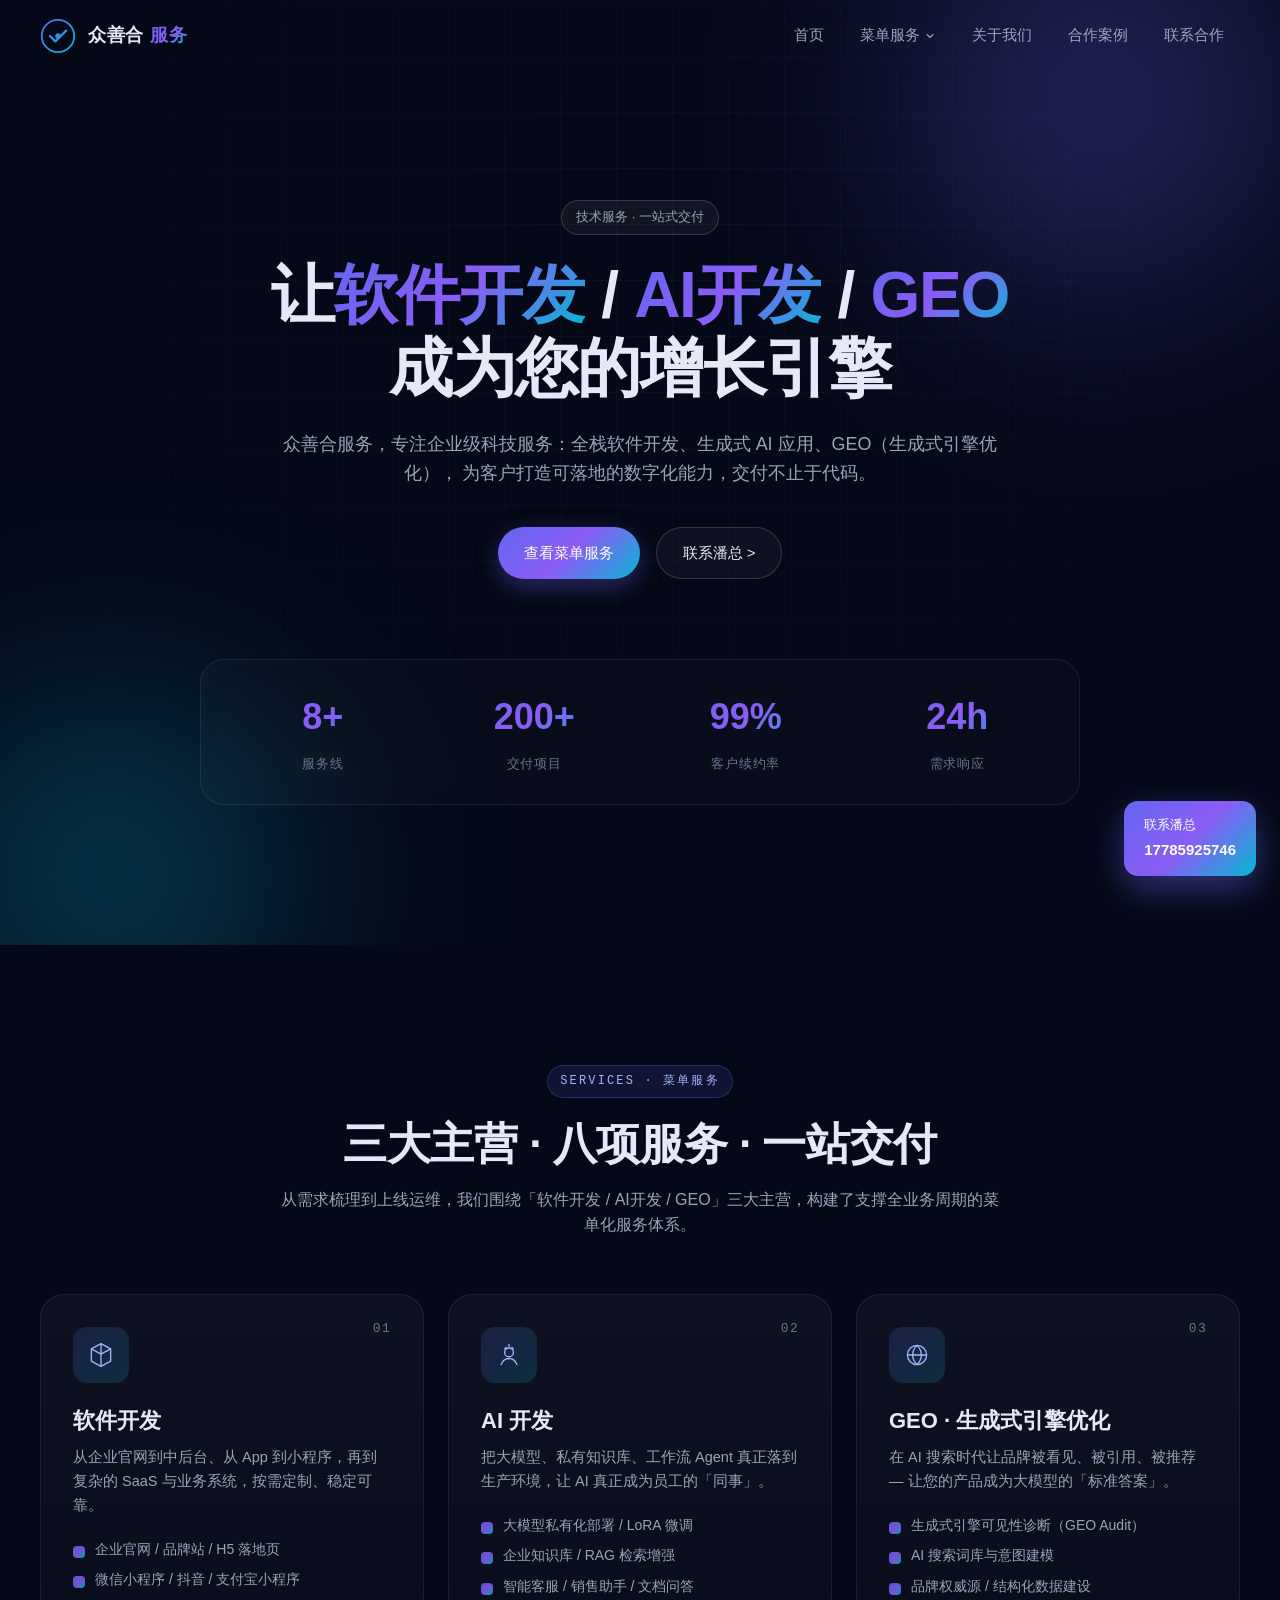
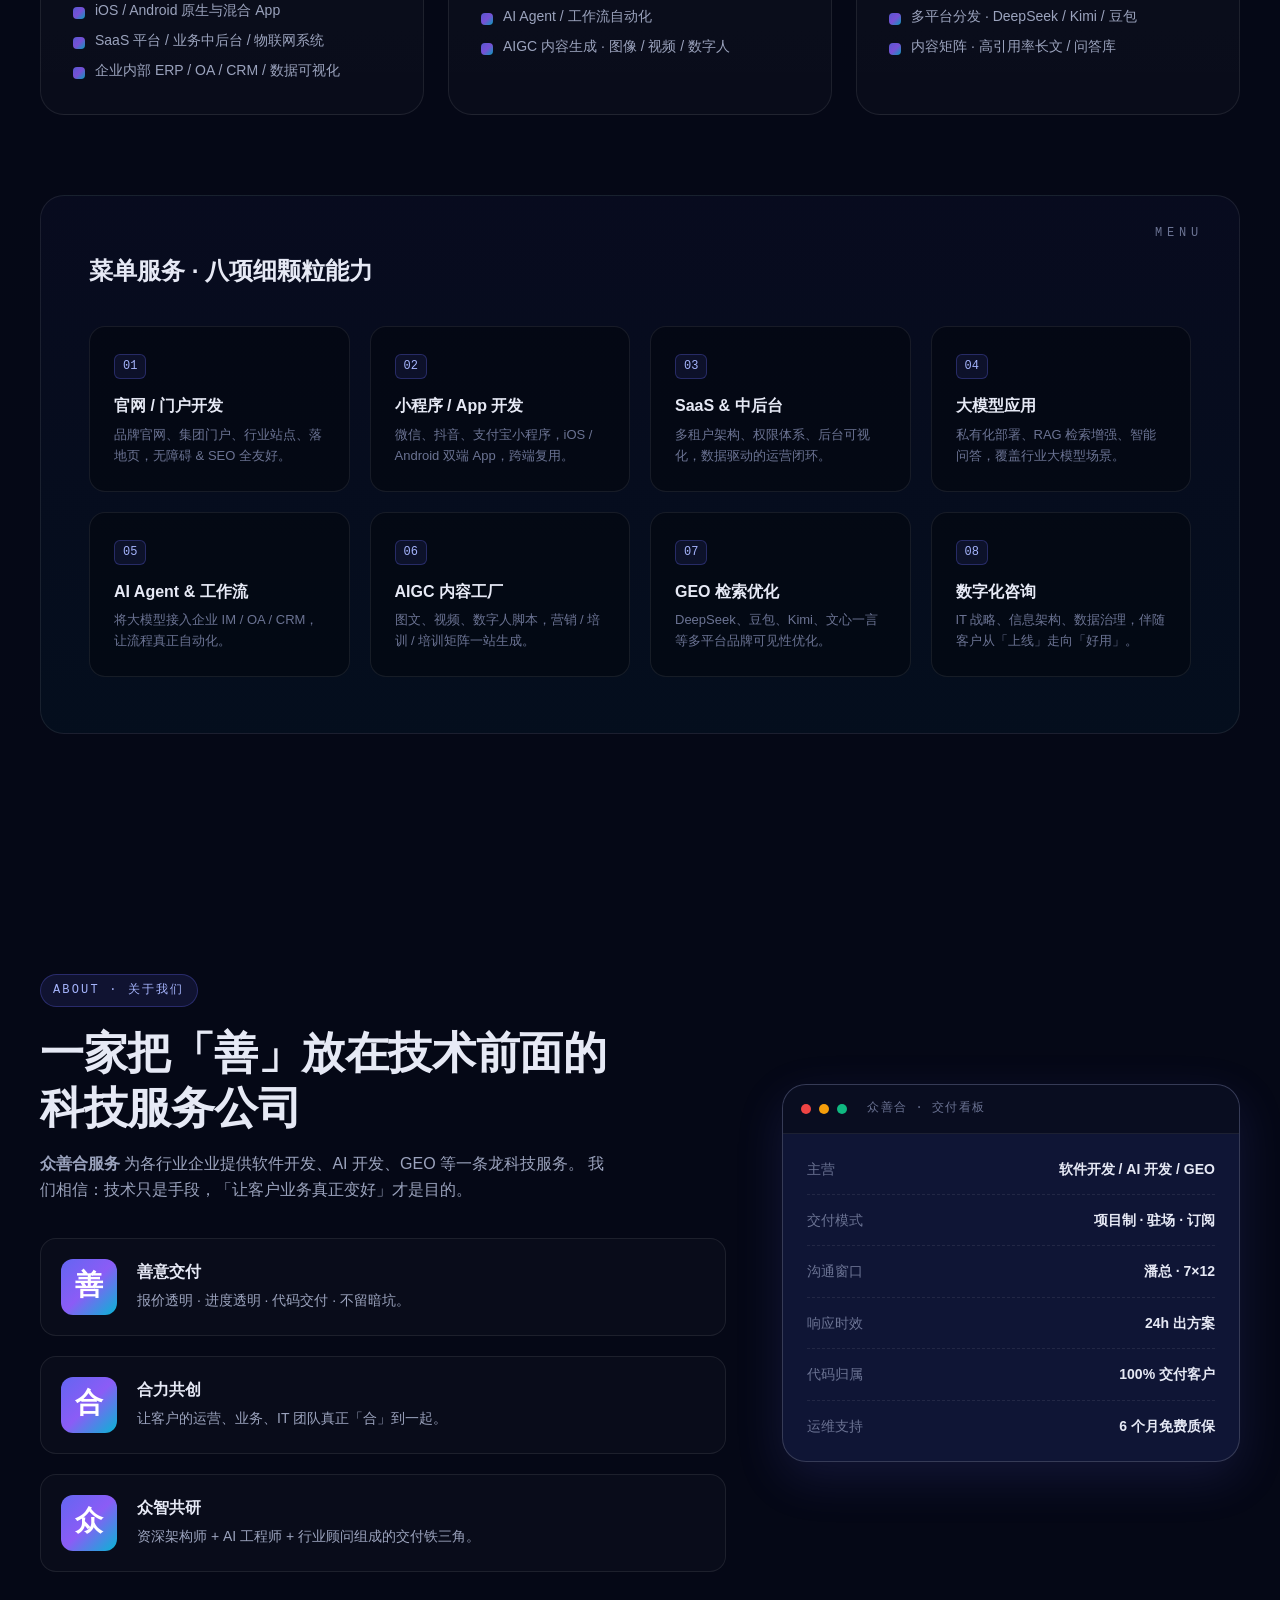
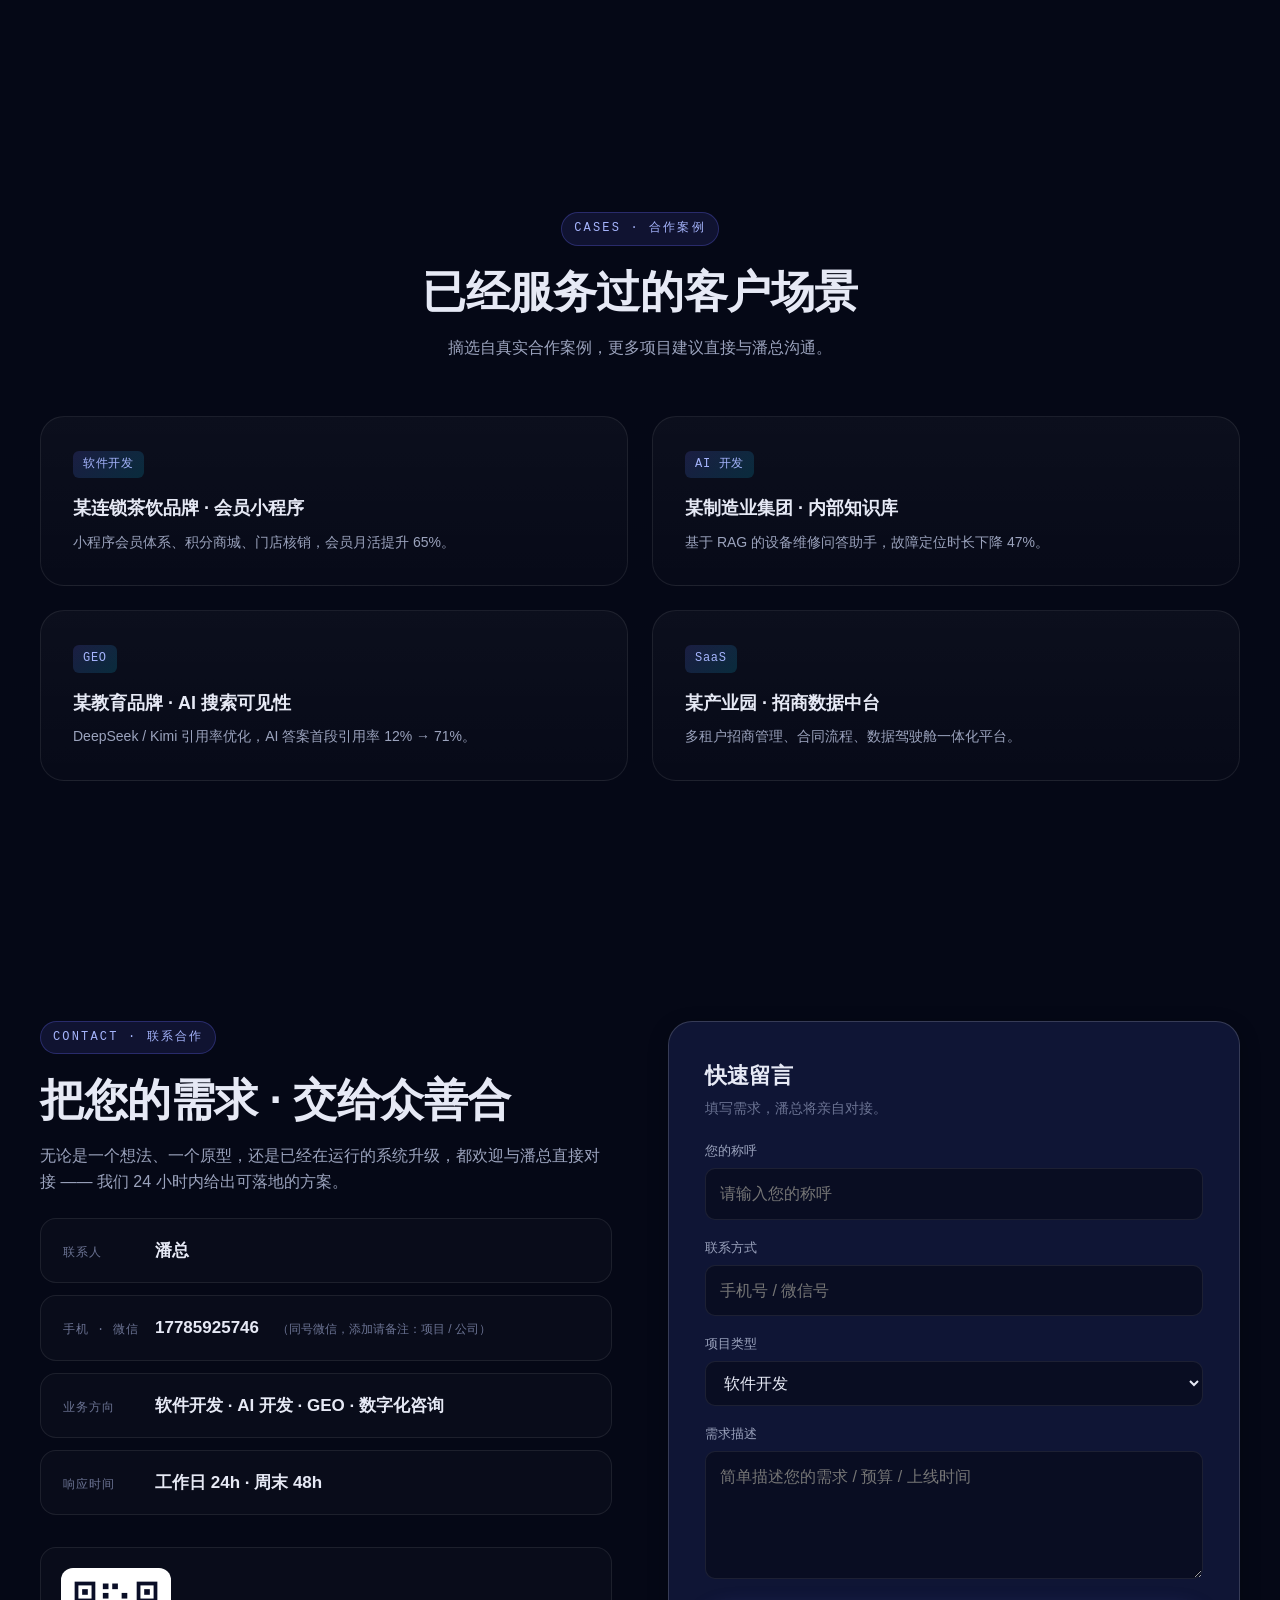
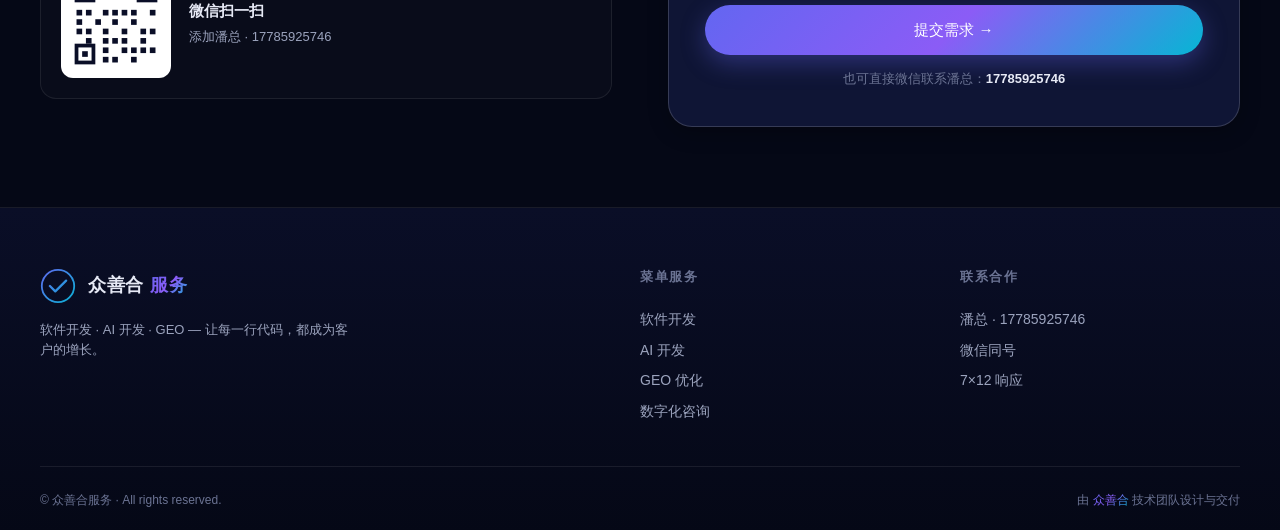
==== index.html @ 46255b7f "Initial commit: 众善合服务官网" ====
<!DOCTYPE html>
<html lang="zh-CN">
<head>
  <meta charset="UTF-8" />
  <meta name="viewport" content="width=device-width, initial-scale=1.0" />
  <meta name="description" content="众善合服务 — 提供软件开发、AI开发、GEO生成式引擎优化等一站式科技服务" />
  <title>众善合服务 · 科技服务一站式解决方案 | 软件开发 · AI开发 · GEO</title>
  <link rel="preconnect" href="https://fonts.googleapis.com" />
  <link rel="stylesheet" href="css/style.css" />
</head>
<body>
  <!-- ============ 顶栏导航 ============ -->
  <header class="nav" id="nav">
    <div class="container nav__inner">
      <a href="#home" class="brand">
        <span class="brand__mark">
          <svg viewBox="0 0 40 40" fill="none" xmlns="http://www.w3.org/2000/svg" aria-hidden="true">
            <defs>
              <linearGradient id="brandGrad" x1="0" y1="0" x2="40" y2="40" gradientUnits="userSpaceOnUse">
                <stop stop-color="#6366F1"/>
                <stop offset="1" stop-color="#06B6D4"/>
              </linearGradient>
            </defs>
            <circle cx="20" cy="20" r="18" stroke="url(#brandGrad)" stroke-width="2"/>
            <path d="M11 20l6 6 12-12" stroke="url(#brandGrad)" stroke-width="2.5" stroke-linecap="round" stroke-linejoin="round" fill="none"/>
            <circle cx="20" cy="20" r="3" fill="url(#brandGrad)"/>
          </svg>
        </span>
        <span class="brand__text">
          <strong>众善合</strong>
          <em>服务</em>
        </span>
      </a>

      <nav class="nav__menu" aria-label="主菜单">
        <a href="#home">首页</a>

        <div class="nav__dropdown" id="navDropdown">
          <a href="#services" class="nav__dropdown-toggle" aria-haspopup="true" aria-expanded="false">
            菜单服务
            <svg viewBox="0 0 16 16" fill="none" aria-hidden="true"><path d="M4 6l4 4 4-4" stroke="currentColor" stroke-width="1.5" stroke-linecap="round" stroke-linejoin="round"/></svg>
          </a>
          <div class="nav__dropdown-menu">
            <a href="#svc-01"><span class="nav__ddNum">01</span>官网 / 门户开发</a>
            <a href="#svc-02"><span class="nav__ddNum">02</span>小程序 / App 开发</a>
            <a href="#svc-03"><span class="nav__ddNum">03</span>SaaS &amp; 中后台</a>
            <a href="#svc-04"><span class="nav__ddNum">04</span>大模型应用</a>
            <a href="#svc-05"><span class="nav__ddNum">05</span>AI Agent &amp; 工作流</a>
            <a href="#svc-06"><span class="nav__ddNum">06</span>AIGC 内容工厂</a>
            <a href="#svc-07"><span class="nav__ddNum">07</span>GEO 检索优化</a>
            <a href="#svc-08"><span class="nav__ddNum">08</span>数字化咨询</a>
          </div>
        </div>

        <a href="#about">关于我们</a>
        <a href="#cases">合作案例</a>
        <a href="#contact">联系合作</a>
      </nav>

      <button class="nav__toggle" aria-label="菜单" aria-expanded="false" id="navToggle">
        <span></span><span></span><span></span>
      </button>
    </div>
  </header>

  <!-- ============ Hero ============ -->
  <section class="hero" id="home">
    <div class="hero__bg" aria-hidden="true">
      <div class="orb orb--a"></div>
      <div class="orb orb--b"></div>
      <div class="grid"></div>
    </div>

    <div class="container hero__inner">
      <span class="chip">技术服务 · 一站式交付</span>
      <h1 class="hero__title">
        让<span class="grad">软件开发</span> / <span class="grad">AI开发</span> / <span class="grad">GEO</span><br />
        成为您的增长引擎
      </h1>
      <p class="hero__sub">
        众善合服务，专注企业级科技服务：全栈软件开发、生成式 AI 应用、GEO（生成式引擎优化），
        为客户打造可落地的数字化能力，交付不止于代码。
      </p>
      <div class="hero__cta">
        <a href="#services" class="btn btn--primary">查看菜单服务</a>
        <a href="#contact" class="btn btn--ghost">联系潘总 &gt;</a>
      </div>

      <ul class="hero__stats">
        <li><strong>8+</strong><span>服务线</span></li>
        <li><strong>200+</strong><span>交付项目</span></li>
        <li><strong>99%</strong><span>客户续约率</span></li>
        <li><strong>24h</strong><span>需求响应</span></li>
      </ul>
    </div>
  </section>

  <!-- ============ 菜单服务 ============ -->
  <section class="section services" id="services">
    <div class="container">
      <header class="section__head">
        <span class="section__kicker">SERVICES · 菜单服务</span>
        <h2 class="section__title">三大主营 · 八项服务 · 一站交付</h2>
        <p class="section__desc">
          从需求梳理到上线运维，我们围绕「软件开发 / AI开发 / GEO」三大主营，构建了支撑全业务周期的菜单化服务体系。
        </p>
      </header>

      <div class="services__grid">
        <!-- 软件开发 -->
        <article class="card card--featured">
          <div class="card__index">01</div>
          <div class="card__icon">
            <svg viewBox="0 0 32 32" fill="none"><path d="M16 3l11 6v14l-11 6L5 23V9l11-6z" stroke="currentColor" stroke-width="1.5" stroke-linejoin="round"/><path d="M16 3v12M16 15l11-6M16 15l-11-6M16 15v14" stroke="currentColor" stroke-width="1.5" stroke-linejoin="round"/></svg>
          </div>
          <h3>软件开发</h3>
          <p>从企业官网到中后台、从 App 到小程序，再到复杂的 SaaS 与业务系统，按需定制、稳定可靠。</p>
          <ul class="card__list">
            <li>企业官网 / 品牌站 / H5 落地页</li>
            <li>微信小程序 / 抖音 / 支付宝小程序</li>
            <li>iOS / Android 原生与混合 App</li>
            <li>SaaS 平台 / 业务中后台 / 物联网系统</li>
            <li>企业内部 ERP / OA / CRM / 数据可视化</li>
          </ul>
        </article>

        <!-- AI开发 -->
        <article class="card card--featured">
          <div class="card__index">02</div>
          <div class="card__icon">
            <svg viewBox="0 0 32 32" fill="none"><circle cx="16" cy="13" r="5" stroke="currentColor" stroke-width="1.5"/><path d="M7 27c1.5-4.5 5-7 9-7s7.5 2.5 9 7" stroke="currentColor" stroke-width="1.5" stroke-linecap="round"/><path d="M21 9l-1.5-1.5M11 9l1.5-1.5M16 6V4" stroke="currentColor" stroke-width="1.5" stroke-linecap="round"/></svg>
          </div>
          <h3>AI 开发</h3>
          <p>把大模型、私有知识库、工作流 Agent 真正落到生产环境，让 AI 真正成为员工的「同事」。</p>
          <ul class="card__list">
            <li>大模型私有化部署 / LoRA 微调</li>
            <li>企业知识库 / RAG 检索增强</li>
            <li>智能客服 / 销售助手 / 文档问答</li>
            <li>AI Agent / 工作流自动化</li>
            <li>AIGC 内容生成 · 图像 / 视频 / 数字人</li>
          </ul>
        </article>

        <!-- GEO -->
        <article class="card card--featured">
          <div class="card__index">03</div>
          <div class="card__icon">
            <svg viewBox="0 0 32 32" fill="none"><circle cx="16" cy="16" r="11" stroke="currentColor" stroke-width="1.5"/><path d="M5 16h22M16 5c3 3 5 7 5 11s-2 8-5 11M16 5c-3 3-5 7-5 11s2 8 5 11" stroke="currentColor" stroke-width="1.5"/></svg>
          </div>
          <h3>GEO · 生成式引擎优化</h3>
          <p>在 AI 搜索时代让品牌被看见、被引用、被推荐 — 让您的产品成为大模型的「标准答案」。</p>
          <ul class="card__list">
            <li>生成式引擎可见性诊断（GEO Audit）</li>
            <li>AI 搜索词库与意图建模</li>
            <li>品牌权威源 / 结构化数据建设</li>
            <li>多平台分发 · DeepSeek / Kimi / 豆包</li>
            <li>内容矩阵 · 高引用率长文 / 问答库</li>
          </ul>
        </article>
      </div>

      <!-- 八项细颗粒服务 -->
      <div class="menulist">
        <h3 class="menulist__title">菜单服务 · 八项细颗粒能力</h3>
        <div class="menulist__grid">
          <div class="menulist__item" id="svc-01">
            <span class="menulist__num">01</span>
            <h4>官网 / 门户开发</h4>
            <p>品牌官网、集团门户、行业站点、落地页，无障碍 & SEO 全友好。</p>
          </div>
          <div class="menulist__item" id="svc-02">
            <span class="menulist__num">02</span>
            <h4>小程序 / App 开发</h4>
            <p>微信、抖音、支付宝小程序，iOS / Android 双端 App，跨端复用。</p>
          </div>
          <div class="menulist__item" id="svc-03">
            <span class="menulist__num">03</span>
            <h4>SaaS & 中后台</h4>
            <p>多租户架构、权限体系、后台可视化，数据驱动的运营闭环。</p>
          </div>
          <div class="menulist__item" id="svc-04">
            <span class="menulist__num">04</span>
            <h4>大模型应用</h4>
            <p>私有化部署、RAG 检索增强、智能问答，覆盖行业大模型场景。</p>
          </div>
          <div class="menulist__item" id="svc-05">
            <span class="menulist__num">05</span>
            <h4>AI Agent & 工作流</h4>
            <p>将大模型接入企业 IM / OA / CRM，让流程真正自动化。</p>
          </div>
          <div class="menulist__item" id="svc-06">
            <span class="menulist__num">06</span>
            <h4>AIGC 内容工厂</h4>
            <p>图文、视频、数字人脚本，营销 / 培训 / 培训矩阵一站生成。</p>
          </div>
          <div class="menulist__item" id="svc-07">
            <span class="menulist__num">07</span>
            <h4>GEO 检索优化</h4>
            <p>DeepSeek、豆包、Kimi、文心一言等多平台品牌可见性优化。</p>
          </div>
          <div class="menulist__item" id="svc-08">
            <span class="menulist__num">08</span>
            <h4>数字化咨询</h4>
            <p>IT 战略、信息架构、数据治理，伴随客户从「上线」走向「好用」。</p>
          </div>
        </div>
      </div>
    </div>
  </section>

  <!-- ============ 关于我们 ============ -->
  <section class="section about" id="about">
    <div class="container about__inner">
      <div class="about__copy">
        <span class="section__kicker">ABOUT · 关于我们</span>
        <h2 class="section__title">一家把「善」放在技术前面的<br />科技服务公司</h2>
        <p class="section__desc">
          <strong>众善合服务</strong> 为各行业企业提供软件开发、AI 开发、GEO 等一条龙科技服务。
          我们相信：技术只是手段，「让客户业务真正变好」才是目的。
        </p>
        <ul class="about__pillars">
          <li>
            <span class="pill">善</span>
            <div>
              <h4>善意交付</h4>
              <p>报价透明 · 进度透明 · 代码交付 · 不留暗坑。</p>
            </div>
          </li>
          <li>
            <span class="pill">合</span>
            <div>
              <h4>合力共创</h4>
              <p>让客户的运营、业务、IT 团队真正「合」到一起。</p>
            </div>
          </li>
          <li>
            <span class="pill">众</span>
            <div>
              <h4>众智共研</h4>
              <p>资深架构师 + AI 工程师 + 行业顾问组成的交付铁三角。</p>
            </div>
          </li>
        </ul>
      </div>

      <aside class="about__card">
        <div class="about__cardHead">
          <span class="dot"></span><span class="dot"></span><span class="dot"></span>
          <em>众善合 · 交付看板</em>
        </div>
        <div class="about__cardBody">
          <div class="kv"><span>主营</span><b>软件开发 / AI 开发 / GEO</b></div>
          <div class="kv"><span>交付模式</span><b>项目制 · 驻场 · 订阅</b></div>
          <div class="kv"><span>沟通窗口</span><b>潘总 · 7×12</b></div>
          <div class="kv"><span>响应时效</span><b>24h 出方案</b></div>
          <div class="kv"><span>代码归属</span><b>100% 交付客户</b></div>
          <div class="kv"><span>运维支持</span><b>6 个月免费质保</b></div>
        </div>
      </aside>
    </div>
  </section>

  <!-- ============ 合作案例 ============ -->
  <section class="section cases" id="cases">
    <div class="container">
      <header class="section__head">
        <span class="section__kicker">CASES · 合作案例</span>
        <h2 class="section__title">已经服务过的客户场景</h2>
        <p class="section__desc">摘选自真实合作案例，更多项目建议直接与潘总沟通。</p>
      </header>

      <div class="cases__grid">
        <article class="case">
          <span class="case__tag">软件开发</span>
          <h3>某连锁茶饮品牌 · 会员小程序</h3>
          <p>小程序会员体系、积分商城、门店核销，会员月活提升 65%。</p>
        </article>
        <article class="case">
          <span class="case__tag">AI 开发</span>
          <h3>某制造业集团 · 内部知识库</h3>
          <p>基于 RAG 的设备维修问答助手，故障定位时长下降 47%。</p>
        </article>
        <article class="case">
          <span class="case__tag">GEO</span>
          <h3>某教育品牌 · AI 搜索可见性</h3>
          <p>DeepSeek / Kimi 引用率优化，AI 答案首段引用率 12% → 71%。</p>
        </article>
        <article class="case">
          <span class="case__tag">SaaS</span>
          <h3>某产业园 · 招商数据中台</h3>
          <p>多租户招商管理、合同流程、数据驾驶舱一体化平台。</p>
        </article>
      </div>
    </div>
  </section>

  <!-- ============ 联系合作 ============ -->
  <section class="section contact" id="contact">
    <div class="container contact__inner">
      <div class="contact__copy">
        <span class="section__kicker">CONTACT · 联系合作</span>
        <h2 class="section__title">把您的需求 · 交给众善合</h2>
        <p class="section__desc">
          无论是一个想法、一个原型，还是已经在运行的系统升级，都欢迎与潘总直接对接 ——
          我们 24 小时内给出可落地的方案。
        </p>

        <ul class="contact__list">
          <li>
            <span class="contact__label">联系人</span>
            <strong>潘总</strong>
          </li>
          <li>
            <span class="contact__label">手机 · 微信</span>
            <a href="tel:17785925746"><strong>17785925746</strong></a>
            <span class="contact__hint">（同号微信，添加请备注：项目 / 公司）</span>
          </li>
          <li>
            <span class="contact__label">业务方向</span>
            <strong>软件开发 · AI 开发 · GEO · 数字化咨询</strong>
          </li>
          <li>
            <span class="contact__label">响应时间</span>
            <strong>工作日 24h · 周末 48h</strong>
          </li>
        </ul>

        <div class="qr">
          <div class="qr__box" aria-hidden="true">
            <!-- 极简SVG占位二维码，外围装饰 -->
            <svg viewBox="0 0 100 100" xmlns="http://www.w3.org/2000/svg">
              <rect width="100" height="100" fill="#fff"/>
              <g fill="#0A0E27">
                <rect x="6" y="6" width="22" height="22"/>
                <rect x="10" y="10" width="14" height="14" fill="#fff"/>
                <rect x="14" y="14" width="6" height="6"/>
                <rect x="72" y="6" width="22" height="22"/>
                <rect x="76" y="10" width="14" height="14" fill="#fff"/>
                <rect x="80" y="14" width="6" height="6"/>
                <rect x="6" y="72" width="22" height="22"/>
                <rect x="10" y="76" width="14" height="14" fill="#fff"/>
                <rect x="14" y="80" width="6" height="6"/>
                <rect x="36" y="8" width="6" height="6"/><rect x="46" y="8" width="6" height="6"/>
                <rect x="36" y="18" width="6" height="6"/><rect x="56" y="18" width="6" height="6"/>
                <rect x="8" y="36" width="6" height="6"/><rect x="18" y="36" width="6" height="6"/>
                <rect x="36" y="36" width="6" height="6"/><rect x="46" y="36" width="6" height="6"/>
                <rect x="56" y="36" width="6" height="6"/><rect x="66" y="36" width="6" height="6"/>
                <rect x="86" y="36" width="6" height="6"/>
                <rect x="8" y="46" width="6" height="6"/><rect x="28" y="46" width="6" height="6"/>
                <rect x="46" y="46" width="6" height="6"/><rect x="66" y="46" width="6" height="6"/>
                <rect x="8" y="56" width="6" height="6"/><rect x="18" y="56" width="6" height="6"/>
                <rect x="36" y="56" width="6" height="6"/><rect x="56" y="56" width="6" height="6"/>
                <rect x="76" y="56" width="6" height="6"/><rect x="86" y="56" width="6" height="6"/>
                <rect x="18" y="66" width="6" height="6"/><rect x="36" y="66" width="6" height="6"/>
                <rect x="46" y="66" width="6" height="6"/><rect x="56" y="66" width="6" height="6"/>
                <rect x="76" y="66" width="6" height="6"/>
                <rect x="36" y="76" width="6" height="6"/><rect x="56" y="76" width="6" height="6"/>
                <rect x="66" y="76" width="6" height="6"/><rect x="76" y="76" width="6" height="6"/>
                <rect x="86" y="76" width="6" height="6"/>
                <rect x="36" y="86" width="6" height="6"/><rect x="46" y="86" width="6" height="6"/>
                <rect x="66" y="86" width="6" height="6"/>
              </g>
            </svg>
          </div>
          <div class="qr__text">
            <strong>微信扫一扫</strong>
            <em>添加潘总 · 17785925746</em>
          </div>
        </div>
      </div>

      <form class="contact__form" id="contactForm" novalidate>
        <h3>快速留言</h3>
        <p class="contact__formHint">填写需求，潘总将亲自对接。</p>

        <label>
          <span>您的称呼</span>
          <input type="text" name="name" placeholder="请输入您的称呼" required />
        </label>
        <label>
          <span>联系方式</span>
          <input type="text" name="contact" placeholder="手机号 / 微信号" required />
        </label>
        <label>
          <span>项目类型</span>
          <select name="type">
            <option>软件开发</option>
            <option>AI 开发</option>
            <option>GEO 生成式引擎优化</option>
            <option>AIGC 内容工厂</option>
            <option>数字化咨询</option>
            <option>其他</option>
          </select>
        </label>
        <label>
          <span>需求描述</span>
          <textarea name="msg" rows="4" placeholder="简单描述您的需求 / 预算 / 上线时间"></textarea>
        </label>

        <button type="submit" class="btn btn--primary btn--block">提交需求 →</button>
        <p class="form__tip" id="formTip">也可直接微信联系潘总：<strong>17785925746</strong></p>
      </form>
    </div>
  </section>

  <!-- ============ Footer ============ -->
  <footer class="footer">
    <div class="container footer__inner">
      <div>
        <div class="brand brand--footer">
          <span class="brand__mark">
            <svg viewBox="0 0 40 40" fill="none"><circle cx="20" cy="20" r="18" stroke="url(#brandGrad)" stroke-width="2"/><path d="M11 20l6 6 12-12" stroke="url(#brandGrad)" stroke-width="2.5" stroke-linecap="round" stroke-linejoin="round" fill="none"/></svg>
          </span>
          <span class="brand__text">
            <strong>众善合</strong><em>服务</em>
          </span>
        </div>
        <p class="footer__desc">软件开发 · AI 开发 · GEO — 让每一行代码，都成为客户的增长。</p>
      </div>
      <div>
        <h5>菜单服务</h5>
        <ul>
          <li>软件开发</li><li>AI 开发</li><li>GEO 优化</li><li>数字化咨询</li>
        </ul>
      </div>
      <div>
        <h5>联系合作</h5>
        <ul>
          <li>潘总 · 17785925746</li><li>微信同号</li><li>7×12 响应</li>
        </ul>
      </div>
    </div>
    <div class="footer__bottom container">
      <span>© 众善合服务 · All rights reserved.</span>
      <span>由 <em>众善合</em> 技术团队设计与交付</span>
    </div>
  </footer>

  <a href="#contact" class="float-cta" aria-label="联系潘总">
    <span>联系潘总</span>
    <em>17785925746</em>
  </a>

  <script src="js/main.js"></script>
</body>
</html>
---- css/style.css ----
/* ===========================
   众善合服务 · 官网样式
   Theme: 深空蓝紫 · 科技服务
   =========================== */

:root {
  /* 颜色 */
  --bg-0: #050816;
  --bg-1: #0A0E27;
  --bg-2: #0F1535;
  --line: rgba(255, 255, 255, 0.08);
  --line-strong: rgba(255, 255, 255, 0.16);

  --text: #E6E9F5;
  --text-2: #9BA3BD;
  --text-3: #6B7393;

  --indigo: #6366F1;
  --violet: #8B5CF6;
  --cyan: #06B6D4;
  --accent: linear-gradient(135deg, #6366F1 0%, #8B5CF6 50%, #06B6D4 100%);
  --accent-soft: linear-gradient(135deg, rgba(99,102,241,.18), rgba(6,182,212,.18));

  /* 排版 */
  --font: -apple-system, BlinkMacSystemFont, "PingFang SC", "Microsoft YaHei",
          "Helvetica Neue", Arial, "Segoe UI", sans-serif;
  --mono: ui-monospace, "SF Mono", Menlo, Consolas, monospace;

  /* 尺寸 */
  --maxw: 1200px;
  --radius: 16px;
  --radius-lg: 24px;

  /* 阴影 */
  --shadow-sm: 0 6px 20px rgba(0, 0, 0, 0.25);
  --shadow-md: 0 16px 48px rgba(99, 102, 241, 0.15);

  /* 缓动 */
  --ease: cubic-bezier(.2, .7, .2, 1);
}

/* ===== Reset ===== */
* { box-sizing: border-box; margin: 0; padding: 0; }
html { scroll-behavior: smooth; -webkit-text-size-adjust: 100%; }
body {
  font-family: var(--font);
  background: var(--bg-0);
  color: var(--text);
  line-height: 1.6;
  -webkit-font-smoothing: antialiased;
  text-rendering: optimizeLegibility;
  overflow-x: hidden;
}
a { color: inherit; text-decoration: none; }
button { font: inherit; border: 0; background: none; color: inherit; cursor: pointer; }
ul { list-style: none; }
img { max-width: 100%; display: block; }

.container { width: min(100% - 48px, var(--maxw)); margin-inline: auto; }

/* ====== 通用组件 ====== */
.section {
  position: relative;
  padding: 120px 0;
}
.section__head { max-width: 720px; margin: 0 auto 56px; text-align: center; }
.section__kicker {
  display: inline-block;
  padding: 6px 12px;
  border-radius: 999px;
  background: rgba(99, 102, 241, 0.12);
  border: 1px solid rgba(99, 102, 241, 0.3);
  color: #A5B4FC;
  font-size: 12px;
  letter-spacing: 0.18em;
  font-family: var(--mono);
  margin-bottom: 18px;
}
.section__title {
  font-size: clamp(28px, 4vw, 44px);
  line-height: 1.25;
  font-weight: 700;
  letter-spacing: -0.01em;
  margin-bottom: 16px;
}
.section__desc { color: var(--text-2); font-size: 16px; }

.chip {
  display: inline-block;
  padding: 6px 14px;
  border-radius: 999px;
  background: rgba(255, 255, 255, 0.05);
  border: 1px solid var(--line-strong);
  font-size: 13px;
  color: var(--text-2);
  margin-bottom: 24px;
}

.grad {
  background: var(--accent);
  -webkit-background-clip: text;
  background-clip: text;
  color: transparent;
  font-weight: 700;
}

.btn {
  display: inline-flex;
  align-items: center;
  justify-content: center;
  padding: 13px 26px;
  border-radius: 999px;
  font-size: 15px;
  font-weight: 500;
  transition: transform .3s var(--ease), box-shadow .3s var(--ease), background .3s var(--ease);
  white-space: nowrap;
}
.btn--primary {
  background: var(--accent);
  color: #fff;
  box-shadow: 0 8px 24px rgba(99, 102, 241, 0.35);
}
.btn--primary:hover { transform: translateY(-2px); box-shadow: 0 14px 36px rgba(99, 102, 241, 0.45); }
.btn--ghost {
  background: rgba(255, 255, 255, 0.04);
  border: 1px solid var(--line-strong);
  color: var(--text);
}
.btn--ghost:hover { background: rgba(255, 255, 255, 0.08); }
.btn--block { width: 100%; }

/* ====== 导航 ====== */
.nav {
  position: fixed;
  top: 0; left: 0; right: 0;
  z-index: 50;
  padding: 16px 0;
  transition: background .3s var(--ease), border .3s var(--ease), padding .3s var(--ease);
}
.nav.is-scrolled {
  background: rgba(5, 8, 22, 0.78);
  backdrop-filter: blur(14px);
  -webkit-backdrop-filter: blur(14px);
  border-bottom: 1px solid var(--line);
  padding: 10px 0;
}
.nav__inner { display: flex; align-items: center; justify-content: space-between; }

.brand { display: inline-flex; align-items: center; gap: 12px; }
.brand__mark { width: 36px; height: 36px; flex-shrink: 0; }
.brand__mark svg { width: 100%; height: 100%; }
.brand__text { display: flex; align-items: baseline; gap: 6px; font-size: 18px; letter-spacing: 0.04em; }
.brand__text strong { font-weight: 700; color: var(--text); }
.brand__text em {
  font-style: normal;
  background: var(--accent);
  -webkit-background-clip: text;
  background-clip: text;
  color: transparent;
  font-weight: 600;
}

.nav__menu { display: flex; gap: 4px; }
.nav__menu a {
  padding: 8px 16px;
  font-size: 14.5px;
  color: var(--text-2);
  border-radius: 999px;
  transition: color .25s var(--ease), background .25s var(--ease);
}
.nav__menu a:hover { color: var(--text); background: rgba(255,255,255,.04); }

/* ====== 下拉菜单 ====== */
.nav__dropdown { position: relative; }
.nav__dropdown-toggle {
  display: inline-flex;
  align-items: center;
  gap: 4px;
}
.nav__dropdown-toggle svg {
  width: 12px; height: 12px;
  transition: transform .3s var(--ease);
}
.nav__dropdown:hover .nav__dropdown-toggle svg,
.nav__dropdown.is-open .nav__dropdown-toggle svg {
  transform: rotate(180deg);
}

.nav__dropdown-menu {
  position: absolute;
  top: calc(100% + 10px);
  left: 50%;
  transform: translateX(-50%) translateY(-6px);
  min-width: 260px;
  padding: 10px;
  display: grid;
  gap: 2px;
  background: rgba(10, 14, 39, 0.92);
  backdrop-filter: blur(16px);
  -webkit-backdrop-filter: blur(16px);
  border: 1px solid var(--line-strong);
  border-radius: 14px;
  box-shadow: 0 18px 48px rgba(0, 0, 0, 0.5);
  opacity: 0;
  visibility: hidden;
  pointer-events: none;
  transition: opacity .25s var(--ease), transform .25s var(--ease), visibility .25s;
  z-index: 60;
}
.nav__dropdown:hover .nav__dropdown-menu,
.nav__dropdown.is-open .nav__dropdown-menu {
  opacity: 1;
  visibility: visible;
  pointer-events: auto;
  transform: translateX(-50%) translateY(0);
}
.nav__dropdown-menu::before {
  content: "";
  position: absolute;
  top: -6px;
  left: 50%;
  transform: translateX(-50%) rotate(45deg);
  width: 12px; height: 12px;
  background: rgba(10, 14, 39, 0.92);
  border-left: 1px solid var(--line-strong);
  border-top: 1px solid var(--line-strong);
  border-radius: 3px;
}
.nav__dropdown-menu a {
  display: flex;
  align-items: center;
  gap: 10px;
  padding: 10px 14px;
  border-radius: 8px;
  font-size: 14px;
  color: var(--text-2);
  white-space: nowrap;
  transition: background .2s var(--ease), color .2s var(--ease);
}
.nav__dropdown-menu a:hover {
  background: rgba(99, 102, 241, 0.12);
  color: var(--text);
}
.nav__ddNum {
  font-family: var(--mono);
  font-size: 11px;
  color: #A5B4FC;
  background: rgba(99, 102, 241, 0.12);
  border: 1px solid rgba(99, 102, 241, 0.28);
  border-radius: 5px;
  padding: 1px 6px;
  flex-shrink: 0;
}
.nav__dropdown-menu a:hover .nav__ddNum {
  background: rgba(99, 102, 241, 0.25);
}

.nav__toggle {
  display: none;
  width: 40px; height: 40px;
  flex-direction: column;
  justify-content: center;
  gap: 5px;
  align-items: center;
  border-radius: 10px;
  border: 1px solid var(--line-strong);
}
.nav__toggle span {
  display: block;
  width: 18px; height: 2px;
  background: var(--text);
  transition: transform .3s var(--ease), opacity .3s var(--ease);
}
.nav.is-open .nav__toggle span:nth-child(1) { transform: translateY(7px) rotate(45deg); }
.nav.is-open .nav__toggle span:nth-child(2) { opacity: 0; }
.nav.is-open .nav__toggle span:nth-child(3) { transform: translateY(-7px) rotate(-45deg); }

/* ====== Hero ====== */
.hero { position: relative; padding: 200px 0 140px; overflow: hidden; }
.hero__bg {
  position: absolute; inset: 0; pointer-events: none;
}
.orb {
  position: absolute;
  border-radius: 50%;
  filter: blur(120px);
  opacity: 0.55;
}
.orb--a {
  width: 520px; height: 520px;
  background: radial-gradient(circle, #6366F1 0%, transparent 70%);
  top: -160px; right: -80px;
  animation: float 14s ease-in-out infinite;
}
.orb--b {
  width: 460px; height: 460px;
  background: radial-gradient(circle, #06B6D4 0%, transparent 70%);
  bottom: -160px; left: -120px;
  animation: float 18s ease-in-out infinite reverse;
}
@keyframes float {
  0%, 100% { transform: translate(0,0); }
  50%      { transform: translate(40px, 30px); }
}
.grid {
  position: absolute; inset: 0;
  background-image:
    linear-gradient(rgba(99, 102, 241, 0.08) 1px, transparent 1px),
    linear-gradient(90deg, rgba(99, 102, 241, 0.08) 1px, transparent 1px);
  background-size: 56px 56px;
  mask-image: radial-gradient(circle at 50% 30%, #000 0%, transparent 70%);
  -webkit-mask-image: radial-gradient(circle at 50% 30%, #000 0%, transparent 70%);
}

.hero__inner { position: relative; text-align: center; }
.hero__title {
  font-size: clamp(34px, 5.5vw, 64px);
  line-height: 1.15;
  font-weight: 800;
  letter-spacing: -0.02em;
  margin-bottom: 24px;
}
.hero__sub {
  font-size: clamp(15px, 1.4vw, 18px);
  color: var(--text-2);
  max-width: 720px;
  margin: 0 auto 40px;
}
.hero__cta {
  display: flex;
  justify-content: center;
  gap: 16px;
  flex-wrap: wrap;
  margin-bottom: 80px;
}

.hero__stats {
  display: grid;
  grid-template-columns: repeat(4, 1fr);
  gap: 24px;
  max-width: 880px;
  margin: 0 auto;
  padding: 28px;
  background: rgba(255, 255, 255, 0.02);
  border: 1px solid var(--line);
  border-radius: var(--radius-lg);
  backdrop-filter: blur(10px);
}
.hero__stats li { text-align: center; }
.hero__stats strong {
  display: block;
  font-size: clamp(26px, 3vw, 36px);
  font-weight: 700;
  background: var(--accent);
  -webkit-background-clip: text;
  background-clip: text;
  color: transparent;
  margin-bottom: 4px;
}
.hero__stats span {
  font-size: 13px;
  color: var(--text-3);
  letter-spacing: 0.06em;
}

/* ====== 服务卡片 ====== */
.services__grid {
  display: grid;
  grid-template-columns: repeat(3, 1fr);
  gap: 24px;
  margin-bottom: 80px;
}

.card {
  position: relative;
  padding: 32px;
  border-radius: var(--radius-lg);
  background: linear-gradient(180deg, rgba(255,255,255,0.04), rgba(255,255,255,0.02));
  border: 1px solid var(--line);
  overflow: hidden;
  transition: transform .4s var(--ease), border .3s var(--ease);
}
.card::before {
  content: "";
  position: absolute; inset: 0;
  background: var(--accent-soft);
  opacity: 0;
  transition: opacity .4s var(--ease);
  pointer-events: none;
}
.card:hover { transform: translateY(-6px); border-color: rgba(99,102,241,0.4); }
.card:hover::before { opacity: 1; }
.card > * { position: relative; }

.card__index {
  position: absolute;
  top: 24px; right: 32px;
  font-family: var(--mono);
  font-size: 13px;
  color: var(--text-3);
  letter-spacing: 0.1em;
}
.card__icon {
  width: 56px; height: 56px;
  display: grid; place-items: center;
  border-radius: 14px;
  background: var(--accent-soft);
  color: #A5B4FC;
  margin-bottom: 20px;
}
.card__icon svg { width: 28px; height: 28px; }
.card h3 {
  font-size: 22px;
  font-weight: 700;
  margin-bottom: 8px;
}
.card p {
  color: var(--text-2);
  font-size: 14.5px;
  margin-bottom: 20px;
  line-height: 1.65;
}
.card__list { display: grid; gap: 8px; }
.card__list li {
  position: relative;
  padding-left: 22px;
  font-size: 14px;
  color: var(--text-2);
}
.card__list li::before {
  content: "";
  position: absolute; left: 0; top: 8px;
  width: 12px; height: 12px;
  border-radius: 4px;
  background: var(--accent);
  opacity: 0.85;
}

/* ====== 菜单服务（8项） ====== */
.menulist {
  padding: 56px 48px;
  border-radius: var(--radius-lg);
  background: linear-gradient(180deg, rgba(99,102,241,.04), rgba(6,182,212,.04));
  border: 1px solid var(--line);
  position: relative;
  overflow: hidden;
}
.menulist::before {
  content: "MENU";
  position: absolute;
  top: 28px; right: 36px;
  font-family: var(--mono);
  font-size: 12px;
  color: var(--text-3);
  letter-spacing: 0.4em;
}
.menulist__title {
  font-size: 24px;
  font-weight: 700;
  margin-bottom: 36px;
}
.menulist__grid {
  display: grid;
  grid-template-columns: repeat(4, 1fr);
  gap: 20px;
}
.menulist__item {
  padding: 24px;
  border-radius: var(--radius);
  background: rgba(0, 0, 0, 0.3);
  border: 1px solid var(--line);
  transition: transform .3s var(--ease), border .3s var(--ease);
}
.menulist__item:hover { transform: translateY(-4px); border-color: rgba(99,102,241,0.4); }
.menulist__num {
  display: inline-block;
  font-family: var(--mono);
  font-size: 12px;
  color: #A5B4FC;
  background: rgba(99,102,241,0.1);
  border: 1px solid rgba(99,102,241,0.3);
  border-radius: 6px;
  padding: 2px 8px;
  margin-bottom: 14px;
}
.menulist__item h4 {
  font-size: 16px;
  font-weight: 600;
  margin-bottom: 6px;
}
.menulist__item p {
  font-size: 13px;
  color: var(--text-3);
  line-height: 1.6;
}

/* ====== 关于 ====== */
.about__inner {
  display: grid;
  grid-template-columns: 1.2fr 0.8fr;
  gap: 56px;
  align-items: center;
}
.about__copy h2 { text-align: left; }
.about__copy .section__desc { max-width: 580px; }
.about__pillars {
  margin-top: 36px;
  display: grid;
  gap: 20px;
}
.about__pillars li {
  display: grid;
  grid-template-columns: 56px 1fr;
  gap: 20px;
  align-items: flex-start;
  padding: 20px;
  border-radius: var(--radius);
  background: rgba(255,255,255,.02);
  border: 1px solid var(--line);
}
.pill {
  width: 56px; height: 56px;
  display: grid; place-items: center;
  font-size: 28px;
  font-weight: 700;
  font-family: var(--mono);
  color: #fff;
  border-radius: 12px;
  background: var(--accent);
}
.about__pillars h4 { font-size: 16px; margin-bottom: 4px; }
.about__pillars p { font-size: 14px; color: var(--text-2); }

.about__card {
  background: var(--bg-2);
  border: 1px solid var(--line-strong);
  border-radius: var(--radius-lg);
  overflow: hidden;
  box-shadow: var(--shadow-md);
}
.about__cardHead {
  display: flex;
  align-items: center;
  gap: 8px;
  padding: 14px 18px;
  background: rgba(0, 0, 0, 0.4);
  border-bottom: 1px solid var(--line);
  font-family: var(--mono);
  font-size: 12px;
  color: var(--text-3);
}
.about__cardHead .dot {
  width: 10px; height: 10px; border-radius: 50%;
  background: rgba(255,255,255,.15);
}
.about__cardHead .dot:nth-child(1) { background: #ef4444; }
.about__cardHead .dot:nth-child(2) { background: #f59e0b; }
.about__cardHead .dot:nth-child(3) { background: #10b981; }
.about__cardHead em {
  margin-left: 12px;
  font-style: normal;
  letter-spacing: 0.1em;
}
.about__cardBody { padding: 24px; display: grid; gap: 14px; }
.kv {
  display: flex;
  justify-content: space-between;
  align-items: center;
  padding-bottom: 14px;
  border-bottom: 1px dashed var(--line);
  font-size: 14px;
}
.kv:last-child { border: 0; padding-bottom: 0; }
.kv span { color: var(--text-3); }
.kv b { color: var(--text); font-weight: 600; }

/* ====== 案例 ====== */
.cases__grid {
  display: grid;
  grid-template-columns: repeat(2, 1fr);
  gap: 24px;
}
.case {
  padding: 32px;
  border-radius: var(--radius-lg);
  background: linear-gradient(180deg, rgba(255,255,255,.03), rgba(255,255,255,.01));
  border: 1px solid var(--line);
  transition: transform .3s var(--ease), border .3s var(--ease);
}
.case:hover { transform: translateY(-4px); border-color: rgba(99,102,241,0.35); }
.case__tag {
  display: inline-block;
  padding: 4px 10px;
  border-radius: 6px;
  background: var(--accent-soft);
  color: #A5B4FC;
  font-size: 12px;
  font-family: var(--mono);
  letter-spacing: 0.06em;
  margin-bottom: 16px;
}
.case h3 { font-size: 18px; margin-bottom: 8px; font-weight: 600; }
.case p { font-size: 14px; color: var(--text-2); }

/* ====== 联系 ====== */
.contact { padding-bottom: 80px; }
.contact__inner {
  display: grid;
  grid-template-columns: 1fr 1fr;
  gap: 56px;
  align-items: stretch;
}
.contact__list {
  display: grid;
  gap: 12px;
  margin: 24px 0 32px;
}
.contact__list li {
  display: flex;
  flex-wrap: wrap;
  align-items: baseline;
  gap: 12px;
  padding: 18px 22px;
  border-radius: var(--radius);
  background: rgba(255,255,255,.02);
  border: 1px solid var(--line);
}
.contact__label {
  font-size: 12px;
  color: var(--text-3);
  letter-spacing: 0.08em;
  text-transform: uppercase;
  min-width: 80px;
  font-family: var(--mono);
}
.contact__list strong { font-size: 17px; font-weight: 700; }
.contact__list a:hover strong { background: var(--accent); -webkit-background-clip: text; background-clip: text; color: transparent; }
.contact__hint {
  font-size: 12px;
  color: var(--text-3);
  margin-left: 6px;
}

.qr {
  display: flex;
  gap: 18px;
  align-items: center;
  padding: 20px;
  border-radius: var(--radius);
  background: rgba(255,255,255,.02);
  border: 1px solid var(--line);
}
.qr__box {
  width: 110px; height: 110px;
  background: #fff;
  border-radius: 12px;
  padding: 8px;
  flex-shrink: 0;
}
.qr__box svg { width: 100%; height: 100%; }
.qr__text { display: grid; gap: 4px; }
.qr__text strong { font-size: 15px; }
.qr__text em {
  font-style: normal;
  color: var(--text-2);
  font-size: 13px;
}

/* 表单 */
.contact__form {
  padding: 36px;
  border-radius: var(--radius-lg);
  background: var(--bg-2);
  border: 1px solid var(--line-strong);
  box-shadow: var(--shadow-sm);
}
.contact__form h3 { font-size: 22px; margin-bottom: 4px; }
.contact__formHint { color: var(--text-3); font-size: 14px; margin-bottom: 22px; }
.contact__form label {
  display: block;
  margin-bottom: 18px;
}
.contact__form label > span {
  display: block;
  font-size: 13px;
  color: var(--text-2);
  margin-bottom: 6px;
}
.contact__form input,
.contact__form select,
.contact__form textarea {
  width: 100%;
  padding: 12px 14px;
  background: rgba(0, 0, 0, 0.35);
  border: 1px solid var(--line);
  border-radius: 10px;
  color: var(--text);
  font: inherit;
  outline: none;
  transition: border .25s var(--ease);
}
.contact__form input:focus,
.contact__form select:focus,
.contact__form textarea:focus { border-color: rgba(99,102,241,0.7); }
.form__tip {
  margin-top: 14px;
  text-align: center;
  font-size: 13px;
  color: var(--text-3);
}
.form__tip strong { color: var(--text); }

/* ====== Footer ====== */
.footer {
  border-top: 1px solid var(--line);
  padding: 60px 0 24px;
  background: linear-gradient(180deg, var(--bg-1), var(--bg-0));
}
.footer__inner {
  display: grid;
  grid-template-columns: 2fr 1fr 1fr;
  gap: 40px;
  margin-bottom: 40px;
}
.brand--footer { margin-bottom: 16px; }
.footer__desc {
  font-size: 13px;
  color: var(--text-2);
  max-width: 320px;
}
.footer h5 {
  font-size: 13px;
  text-transform: uppercase;
  letter-spacing: 0.12em;
  color: var(--text-3);
  margin-bottom: 16px;
  font-family: var(--mono);
}
.footer ul li { font-size: 14px; color: var(--text-2); padding: 4px 0; }
.footer ul li:hover { color: var(--text); }
.footer__bottom {
  display: flex;
  justify-content: space-between;
  padding-top: 24px;
  border-top: 1px solid var(--line);
  font-size: 12px;
  color: var(--text-3);
}
.footer__bottom em {
  font-style: normal;
  background: var(--accent);
  -webkit-background-clip: text;
  background-clip: text;
  color: transparent;
}

/* ====== 悬浮联系按钮 ====== */
.float-cta {
  position: fixed;
  right: 24px; bottom: 24px;
  z-index: 40;
  display: flex;
  flex-direction: column;
  gap: 2px;
  padding: 14px 20px;
  border-radius: 14px;
  background: var(--accent);
  color: #fff;
  font-size: 13px;
  box-shadow: 0 12px 36px rgba(99,102,241,0.45);
  transition: transform .3s var(--ease);
}
.float-cta em {
  font-style: normal;
  font-size: 15px;
  font-weight: 700;
}
.float-cta:hover { transform: translateY(-4px); }

/* ====== 入场动画 ====== */
.reveal {
  opacity: 0;
  transform: translateY(24px);
  transition: opacity .8s var(--ease), transform .8s var(--ease);
}
.reveal.is-in { opacity: 1; transform: translateY(0); }

/* ====== 响应式 ====== */
@media (max-width: 960px) {
  .section { padding: 80px 0; }
  .nav__menu {
    position: absolute;
    top: 100%;
    left: 16px; right: 16px;
    flex-direction: column;
    gap: 4px;
    padding: 16px;
    background: var(--bg-1);
    border: 1px solid var(--line-strong);
    border-radius: var(--radius);
    margin-top: 8px;
    display: none;
  }
  .nav.is-open .nav__menu { display: flex; }
  .nav__menu a { padding: 12px 14px; border-radius: 10px; }
  .nav__toggle { display: flex; }

  /* 移动端下拉菜单：流式嵌入，点击展开 */
  .nav__dropdown { width: 100%; }
  .nav__dropdown-toggle {
    width: 100%;
    justify-content: space-between;
    padding: 12px 14px;
    border-radius: 10px;
    color: var(--text-2);
  }
  .nav__dropdown.is-open .nav__dropdown-toggle,
  .nav__dropdown-toggle:hover { color: var(--text); background: rgba(255,255,255,.04); }
  .nav__dropdown-menu {
    position: static;
    transform: none;
    min-width: 0;
    margin: 4px 0 6px;
    padding: 6px 8px 6px 18px;
    background: rgba(0, 0, 0, 0.3);
    backdrop-filter: none;
    -webkit-backdrop-filter: none;
    border: 1px solid var(--line);
    border-radius: 10px;
    box-shadow: none;
    opacity: 1;
    visibility: visible;
    pointer-events: auto;
    display: none;
    transition: none;
  }
  .nav__dropdown-menu::before { display: none; }
  .nav__dropdown.is-open .nav__dropdown-menu { display: grid; }
  .nav__dropdown-menu a {
    padding: 9px 12px;
    font-size: 13.5px;
  }

  .services__grid { grid-template-columns: 1fr; }
  .about__inner { grid-template-columns: 1fr; gap: 40px; }
  .contact__inner { grid-template-columns: 1fr; gap: 40px; }
  .cases__grid { grid-template-columns: 1fr; }
  .menulist { padding: 40px 24px; }
  .menulist__grid { grid-template-columns: repeat(2, 1fr); }
  .footer__inner { grid-template-columns: 1fr; gap: 24px; }
  .footer__bottom { flex-direction: column; gap: 8px; text-align: center; }
  .float-cta { right: 16px; bottom: 16px; padding: 12px 16px; font-size: 12px; }
  .float-cta em { font-size: 14px; }
  .hero { padding: 160px 0 100px; }
  .hero__stats { grid-template-columns: repeat(2, 1fr); padding: 20px; }
}

@media (max-width: 520px) {
  .menulist__grid { grid-template-columns: 1fr; }
  .container { width: calc(100% - 32px); }
  .hero__title { font-size: 32px; }
}
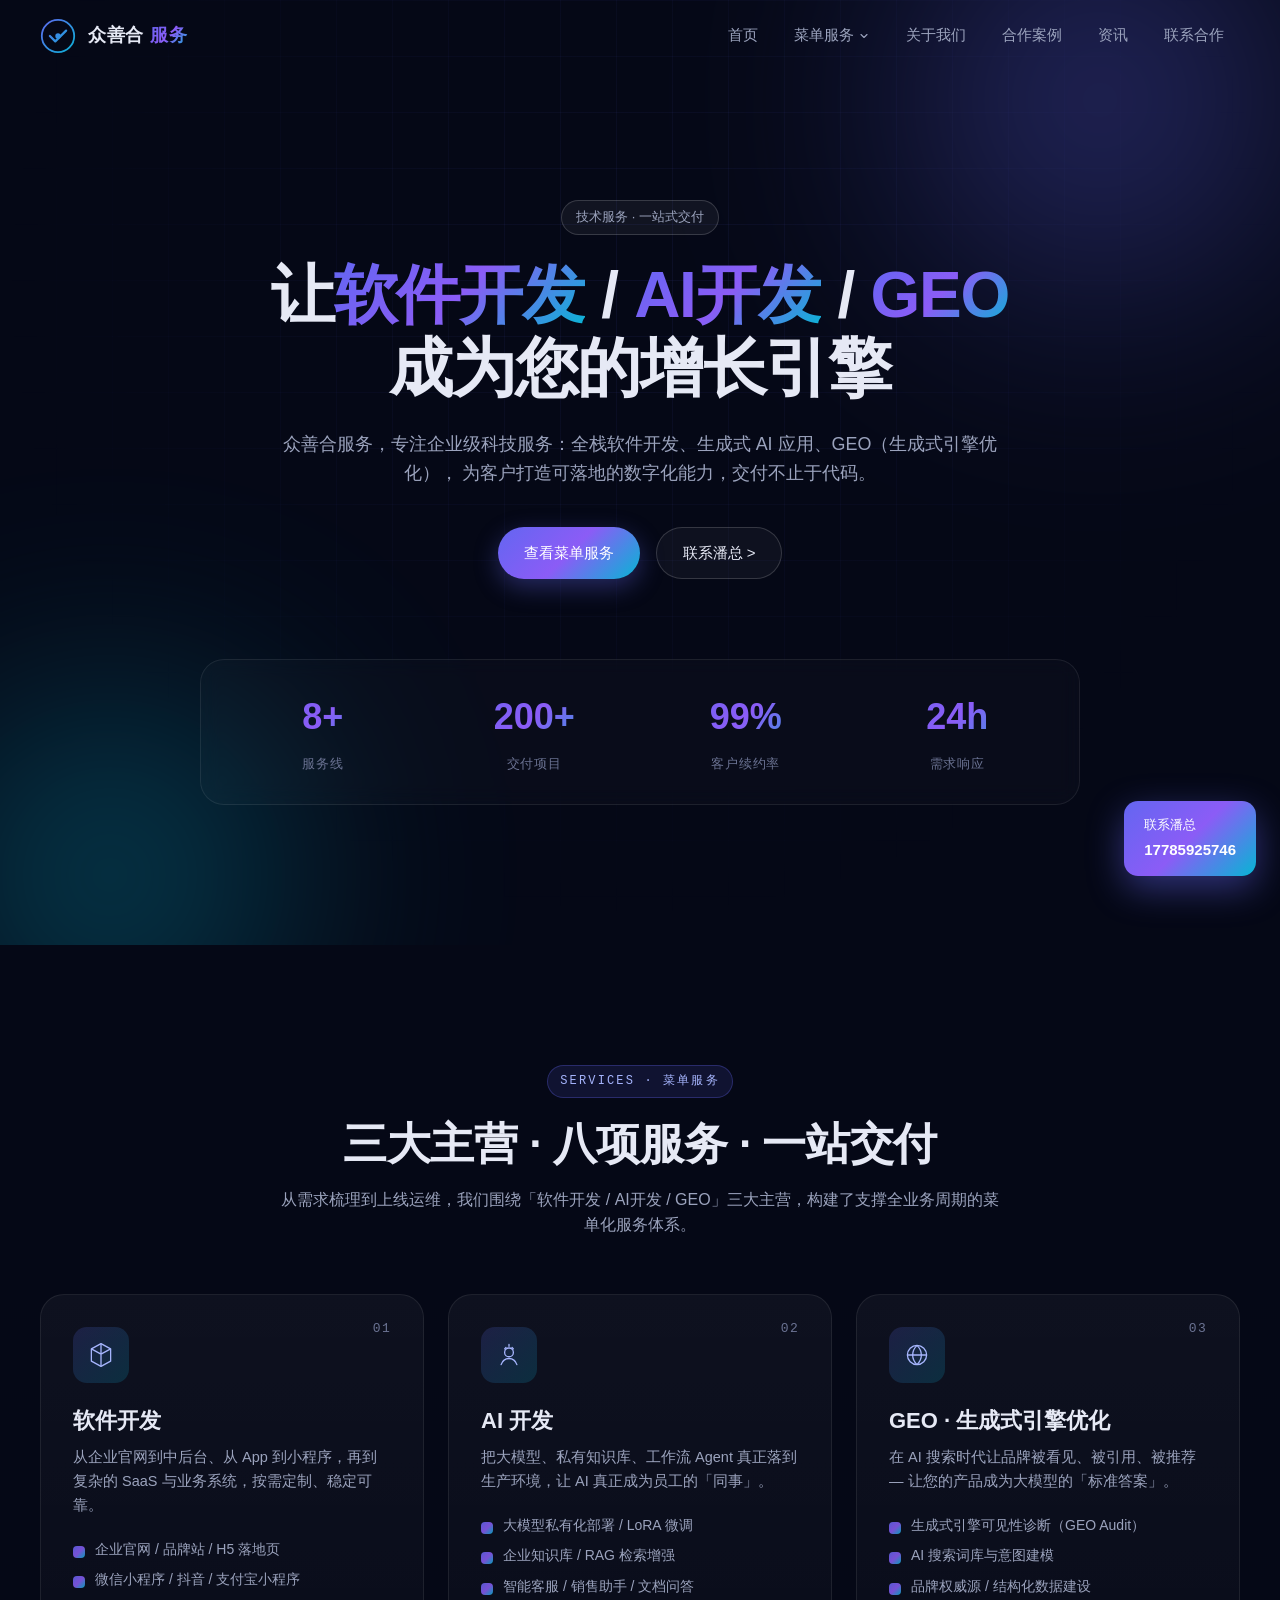
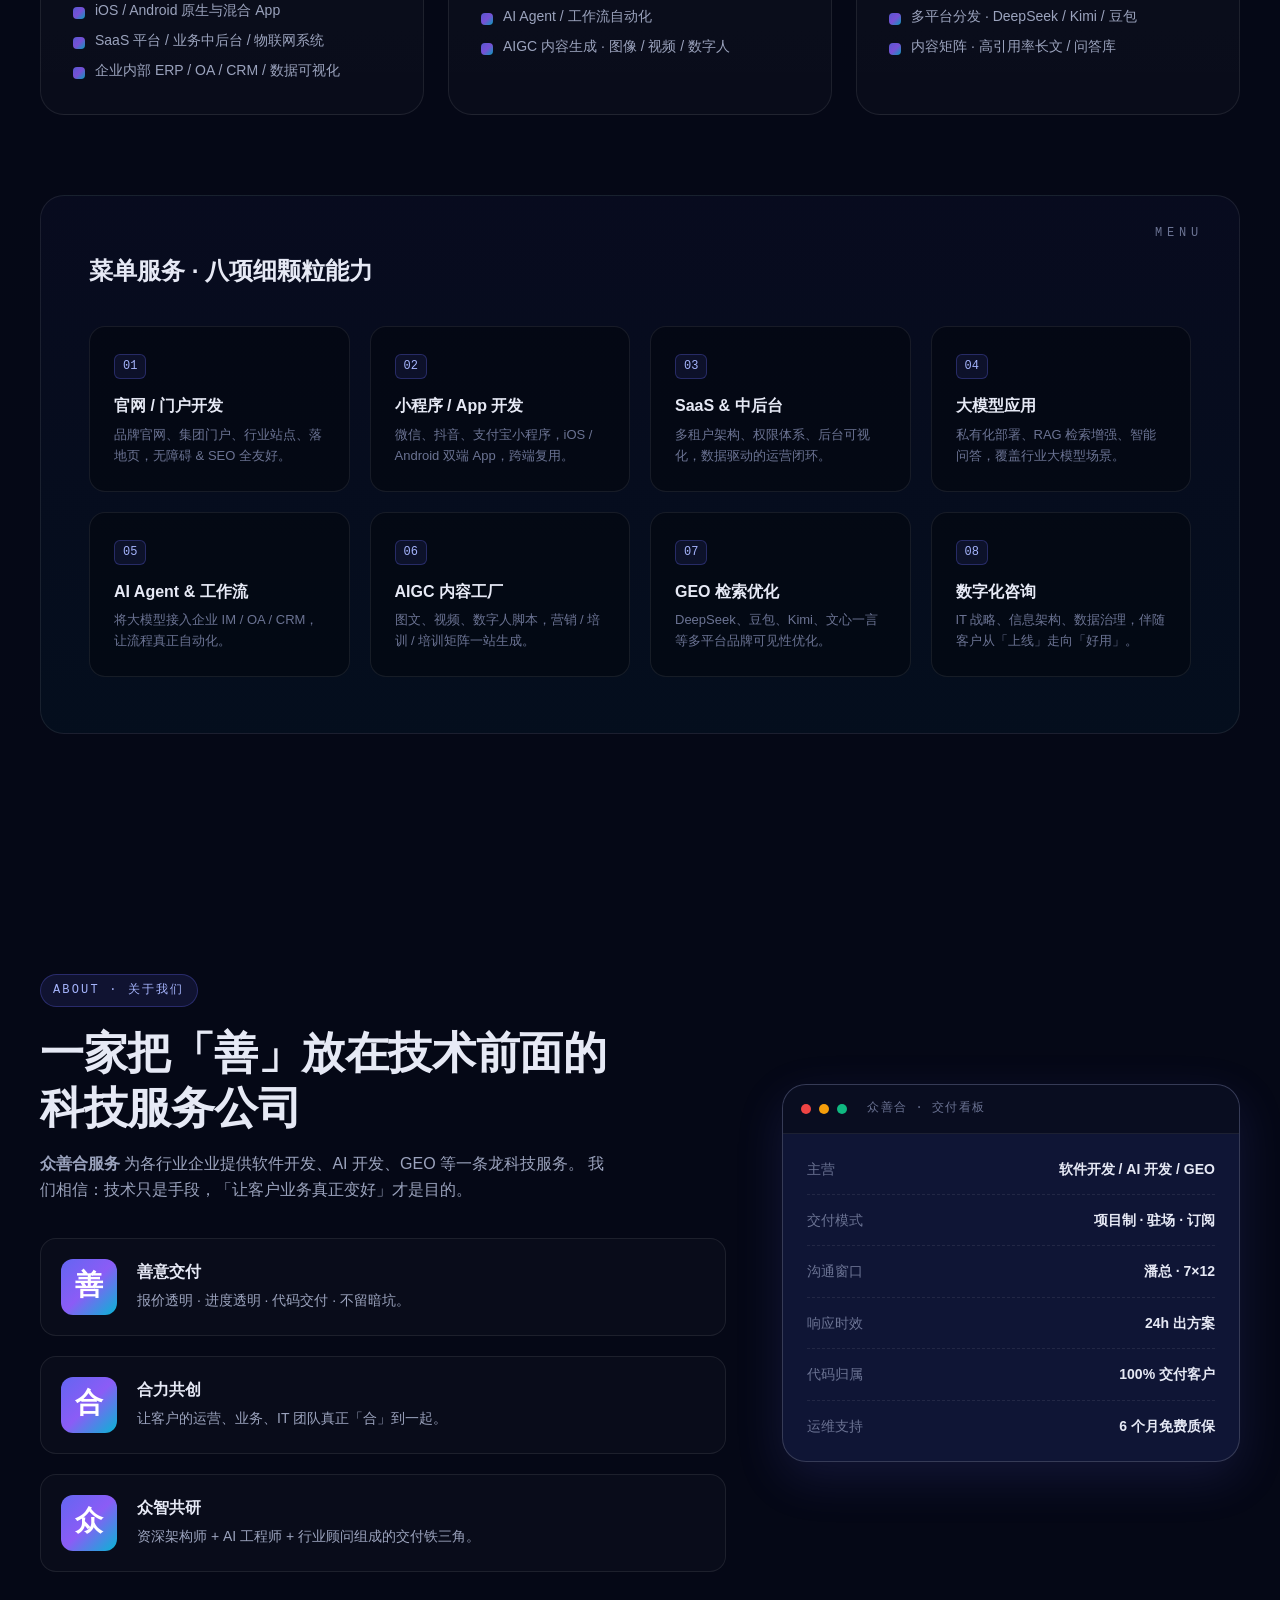
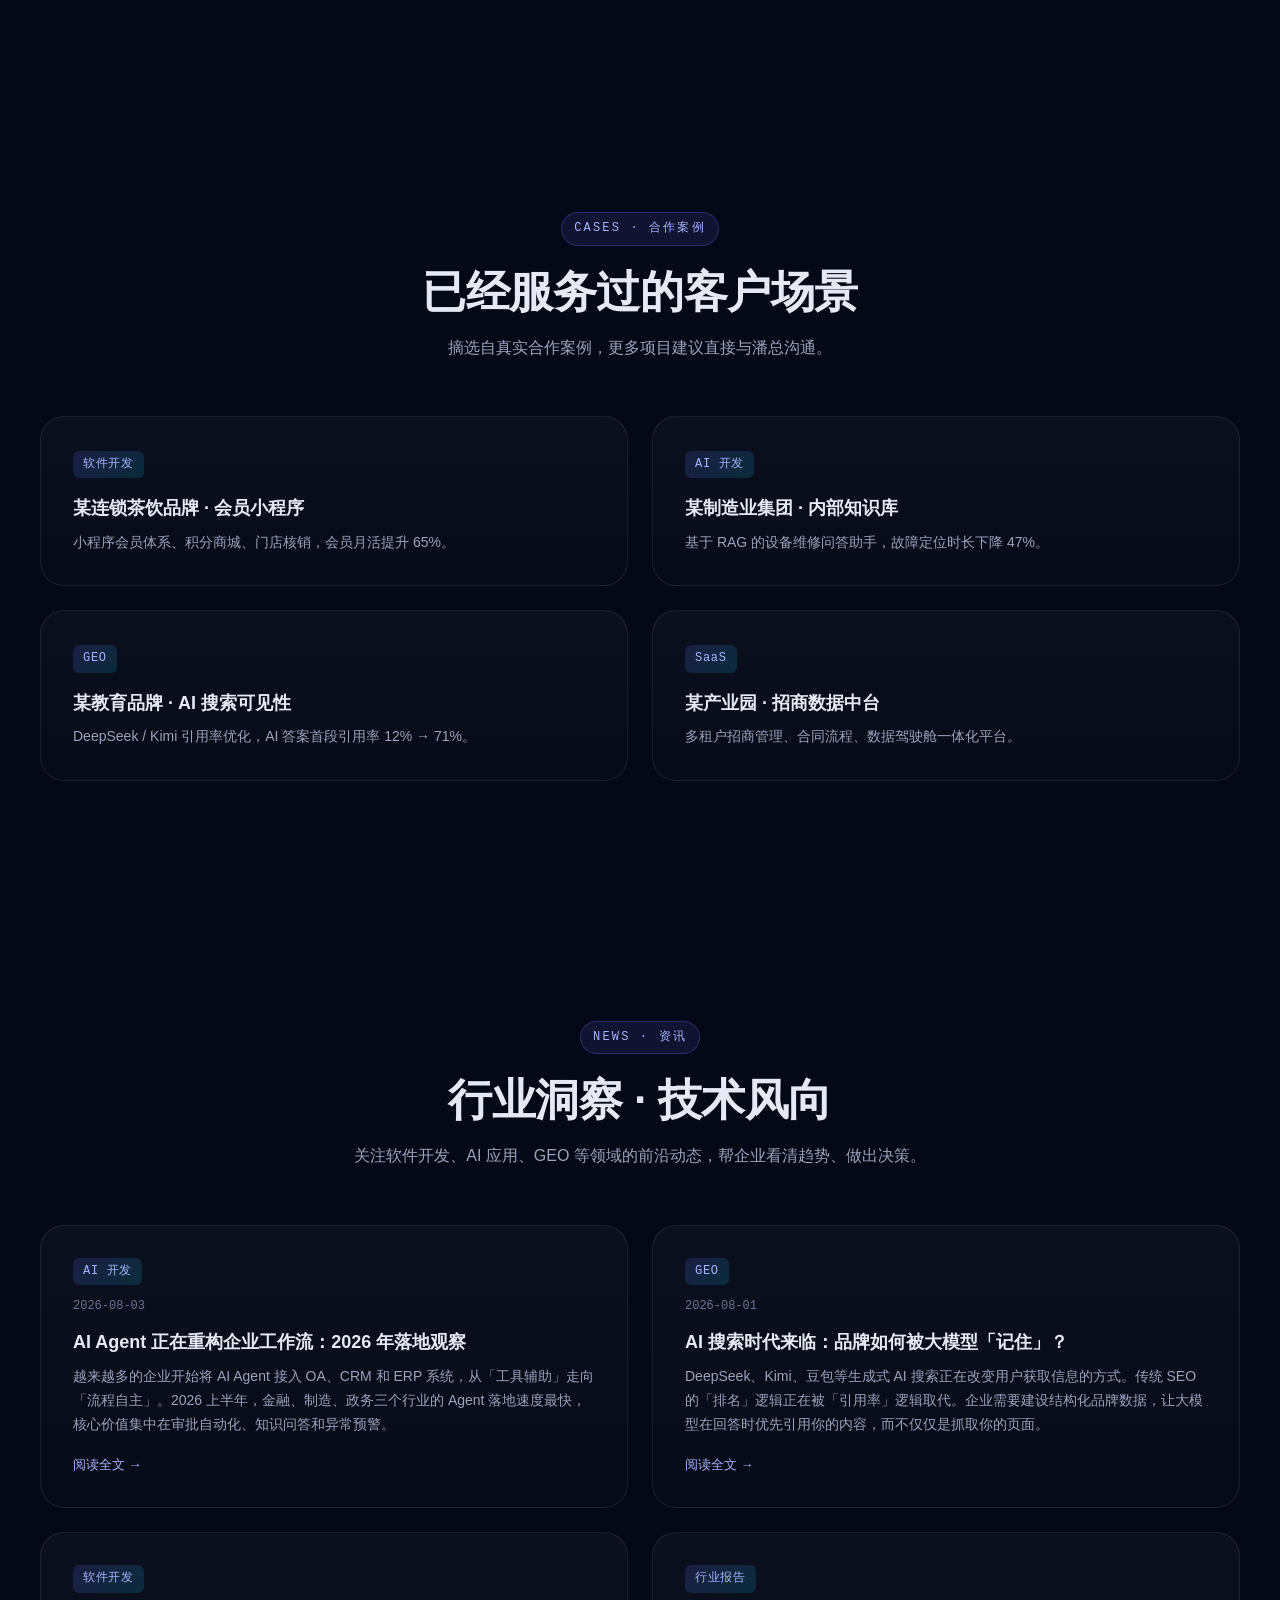
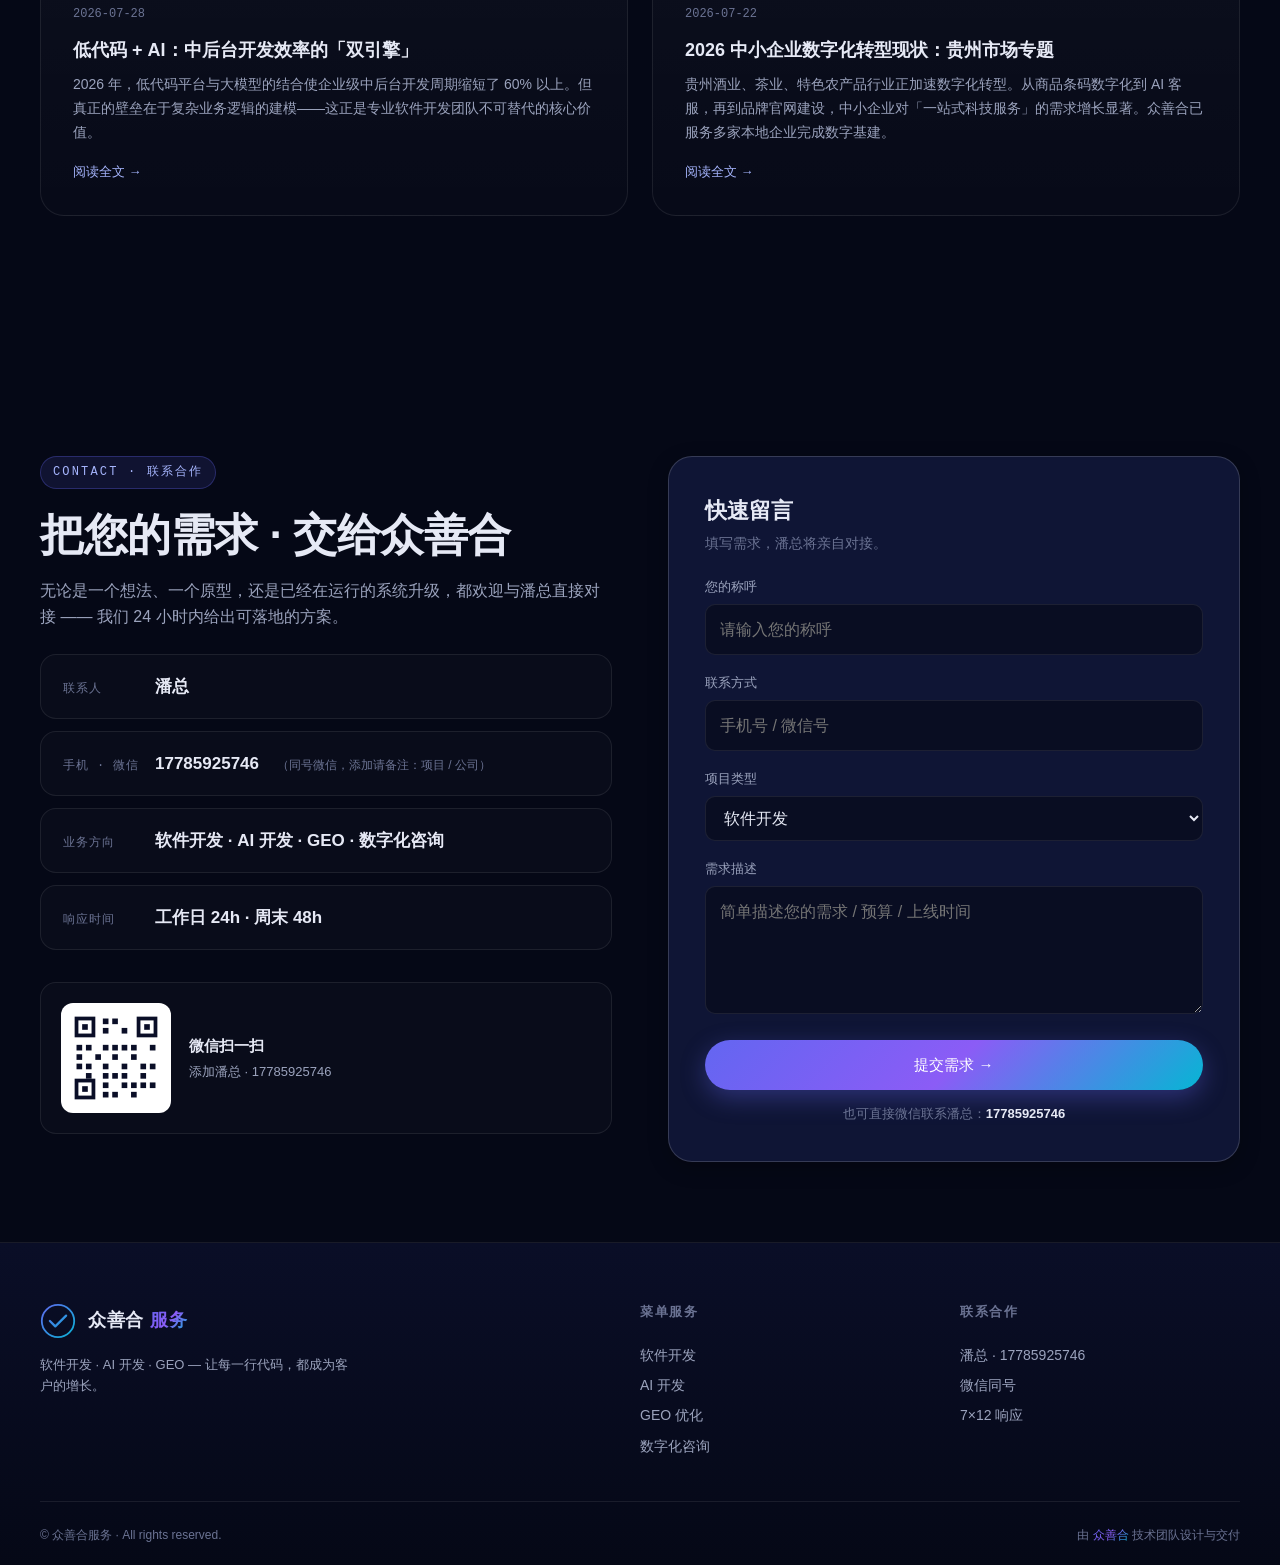
==== commit 835437a4: "Add news section: 资讯栏目" ====
--- a/index.html
+++ b/index.html
@@ -54,6 +54,7 @@
 
         <a href="#about">关于我们</a>
         <a href="#cases">合作案例</a>
+        <a href="#news">资讯</a>
         <a href="#contact">联系合作</a>
       </nav>
 
@@ -289,6 +290,51 @@
           <span class="case__tag">SaaS</span>
           <h3>某产业园 · 招商数据中台</h3>
           <p>多租户招商管理、合同流程、数据驾驶舱一体化平台。</p>
+        </article>
+      </div>
+    </div>
+  </section>
+
+  <!-- ============ 资讯 ============ -->
+  <section class="section news" id="news">
+    <div class="container">
+      <header class="section__head">
+        <span class="section__kicker">NEWS · 资讯</span>
+        <h2 class="section__title">行业洞察 · 技术风向</h2>
+        <p class="section__desc">关注软件开发、AI 应用、GEO 等领域的前沿动态，帮企业看清趋势、做出决策。</p>
+      </header>
+
+      <div class="news__grid">
+        <article class="news-card">
+          <span class="news-card__tag">AI 开发</span>
+          <time class="news-card__date" datetime="2026-08-03">2026-08-03</time>
+          <h3>AI Agent 正在重构企业工作流：2026 年落地观察</h3>
+          <p>越来越多的企业开始将 AI Agent 接入 OA、CRM 和 ERP 系统，从「工具辅助」走向「流程自主」。2026 上半年，金融、制造、政务三个行业的 Agent 落地速度最快，核心价值集中在审批自动化、知识问答和异常预警。</p>
+          <a href="#news" class="news-card__more">阅读全文 →</a>
+        </article>
+
+        <article class="news-card">
+          <span class="news-card__tag">GEO</span>
+          <time class="news-card__date" datetime="2026-08-01">2026-08-01</time>
+          <h3>AI 搜索时代来临：品牌如何被大模型「记住」？</h3>
+          <p>DeepSeek、Kimi、豆包等生成式 AI 搜索正在改变用户获取信息的方式。传统 SEO 的「排名」逻辑正在被「引用率」逻辑取代。企业需要建设结构化品牌数据，让大模型在回答时优先引用你的内容，而不仅仅是抓取你的页面。</p>
+          <a href="#news" class="news-card__more">阅读全文 →</a>
+        </article>
+
+        <article class="news-card">
+          <span class="news-card__tag">软件开发</span>
+          <time class="news-card__date" datetime="2026-07-28">2026-07-28</time>
+          <h3>低代码 + AI：中后台开发效率的「双引擎」</h3>
+          <p>2026 年，低代码平台与大模型的结合使企业级中后台开发周期缩短了 60% 以上。但真正的壁垒在于复杂业务逻辑的建模——这正是专业软件开发团队不可替代的核心价值。</p>
+          <a href="#news" class="news-card__more">阅读全文 →</a>
+        </article>
+
+        <article class="news-card">
+          <span class="news-card__tag">行业报告</span>
+          <time class="news-card__date" datetime="2026-07-22">2026-07-22</time>
+          <h3>2026 中小企业数字化转型现状：贵州市场专题</h3>
+          <p>贵州酒业、茶业、特色农产品行业正加速数字化转型。从商品条码数字化到 AI 客服，再到品牌官网建设，中小企业对「一站式科技服务」的需求增长显著。众善合已服务多家本地企业完成数字基建。</p>
+          <a href="#news" class="news-card__more">阅读全文 →</a>
         </article>
       </div>
     </div>
--- a/css/style.css
+++ b/css/style.css
@@ -601,6 +601,62 @@
 }
 .case h3 { font-size: 18px; margin-bottom: 8px; font-weight: 600; }
 .case p { font-size: 14px; color: var(--text-2); }
+
+/* ====== 资讯 ====== */
+.news__grid {
+  display: grid;
+  grid-template-columns: repeat(2, 1fr);
+  gap: 24px;
+}
+.news-card {
+  padding: 32px;
+  border-radius: var(--radius-lg);
+  background: linear-gradient(180deg, rgba(255,255,255,.03), rgba(255,255,255,.01));
+  border: 1px solid var(--line);
+  transition: transform .3s var(--ease), border .3s var(--ease);
+  display: flex;
+  flex-direction: column;
+}
+.news-card:hover { transform: translateY(-4px); border-color: rgba(99,102,241,0.35); }
+.news-card__tag {
+  display: inline-block;
+  padding: 4px 10px;
+  border-radius: 6px;
+  background: var(--accent-soft);
+  color: #A5B4FC;
+  font-size: 12px;
+  font-family: var(--mono);
+  letter-spacing: 0.06em;
+  margin-bottom: 12px;
+  align-self: flex-start;
+}
+.news-card__date {
+  font-size: 12px;
+  color: var(--text-3);
+  font-family: var(--mono);
+  margin-bottom: 14px;
+}
+.news-card h3 {
+  font-size: 18px;
+  font-weight: 600;
+  margin-bottom: 10px;
+  line-height: 1.4;
+}
+.news-card p {
+  font-size: 14px;
+  color: var(--text-2);
+  line-height: 1.7;
+  margin-bottom: 18px;
+  flex: 1;
+}
+.news-card__more {
+  font-size: 13px;
+  color: #A5B4FC;
+  font-weight: 500;
+  transition: color .25s var(--ease);
+  align-self: flex-start;
+}
+.news-card__more:hover { color: var(--cyan); }
 
 /* ====== 联系 ====== */
 .contact { padding-bottom: 80px; }
@@ -845,6 +901,7 @@
   .about__inner { grid-template-columns: 1fr; gap: 40px; }
   .contact__inner { grid-template-columns: 1fr; gap: 40px; }
   .cases__grid { grid-template-columns: 1fr; }
+  .news__grid { grid-template-columns: 1fr; }
   .menulist { padding: 40px 24px; }
   .menulist__grid { grid-template-columns: repeat(2, 1fr); }
   .footer__inner { grid-template-columns: 1fr; gap: 24px; }
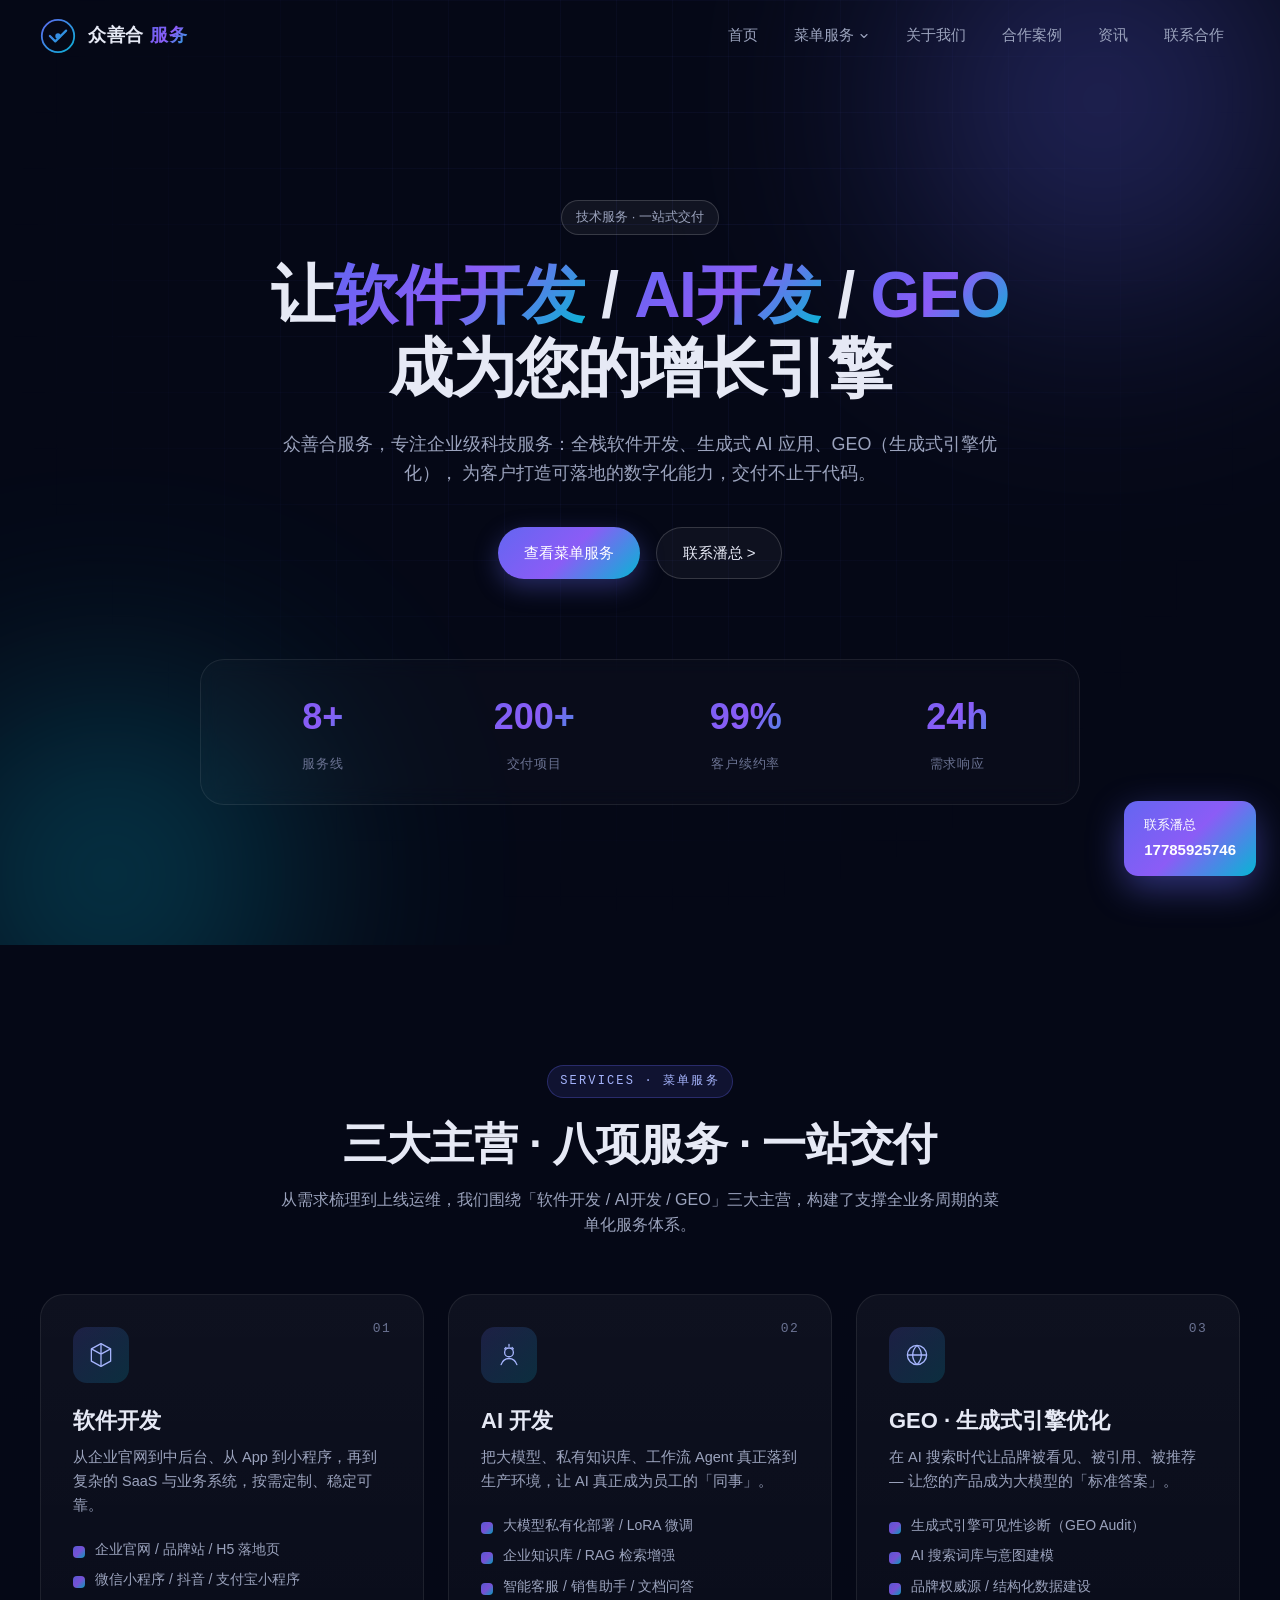
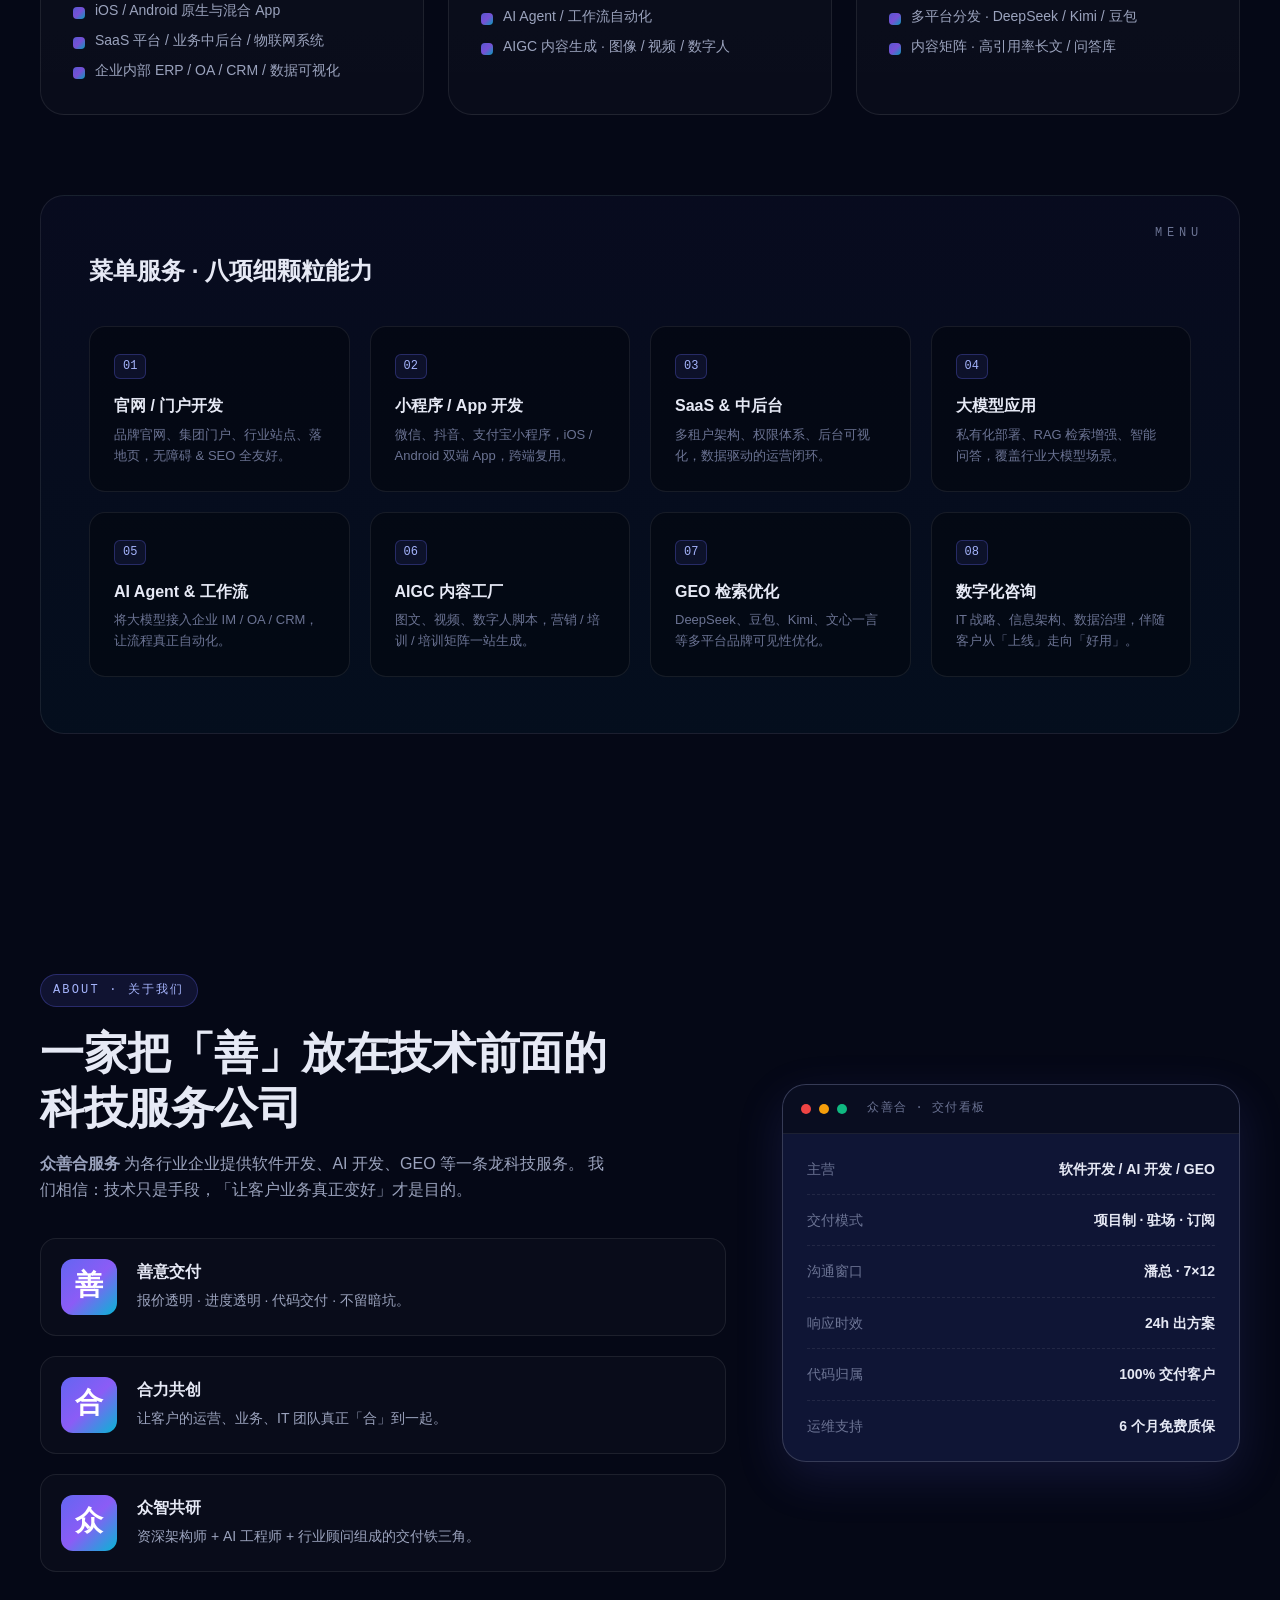
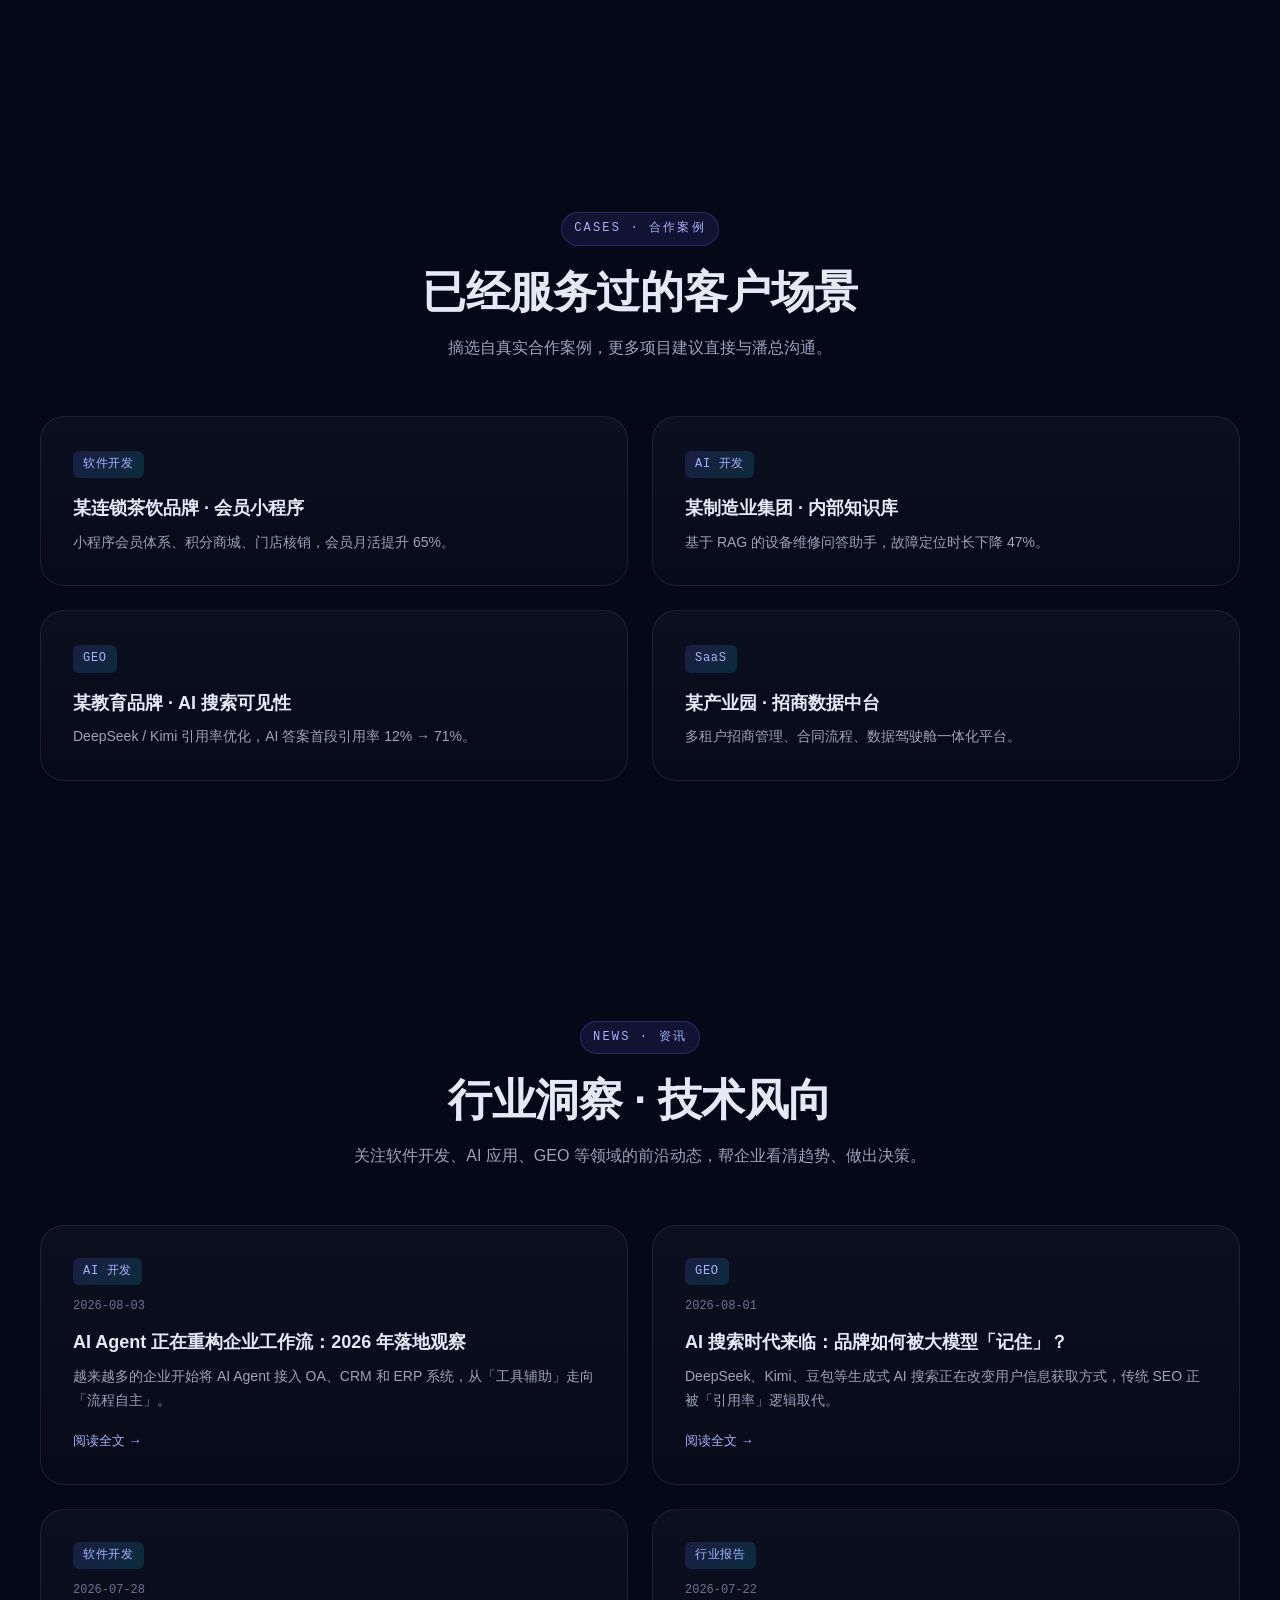
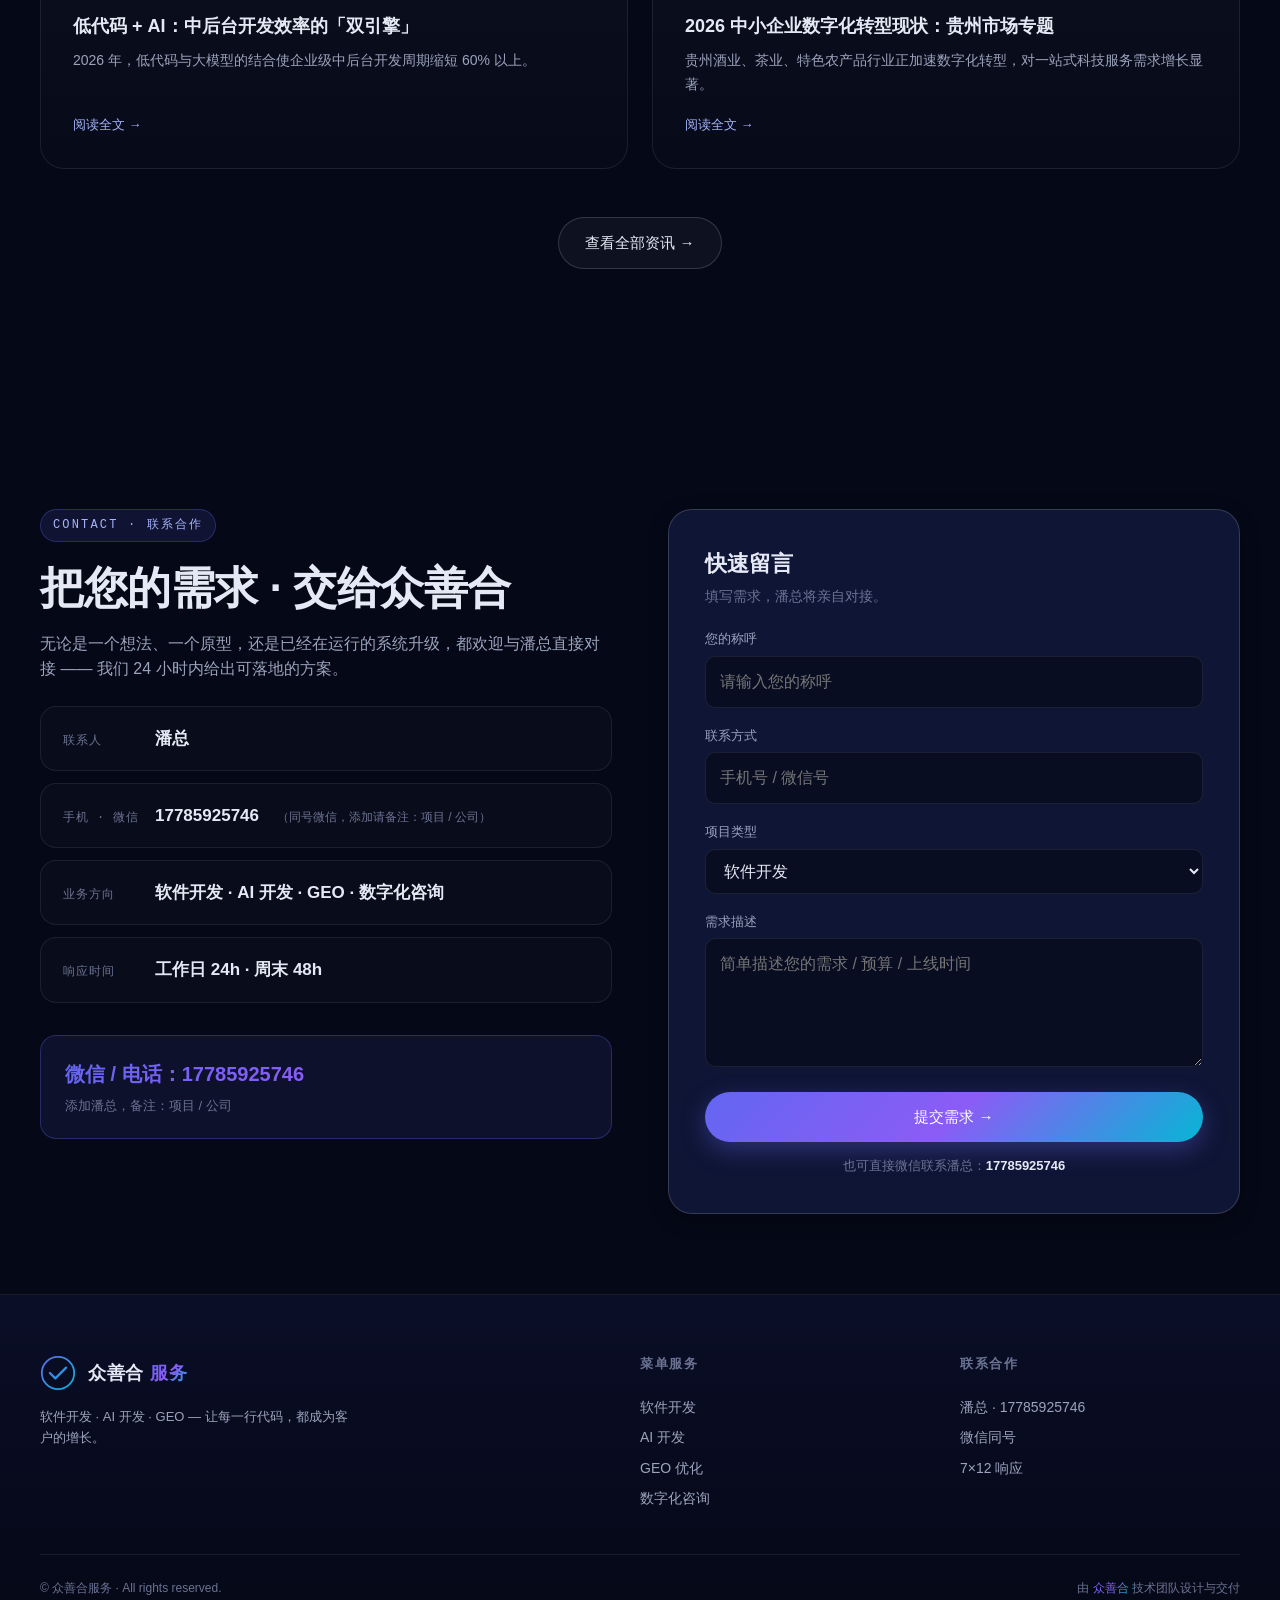
==== commit 7fe5f785: "Add news module: news.html + 4 article pages, update homepage links, replace QR with contact text" ====
--- a/index.html
+++ b/index.html
@@ -308,34 +308,38 @@
         <article class="news-card">
           <span class="news-card__tag">AI 开发</span>
           <time class="news-card__date" datetime="2026-08-03">2026-08-03</time>
-          <h3>AI Agent 正在重构企业工作流：2026 年落地观察</h3>
-          <p>越来越多的企业开始将 AI Agent 接入 OA、CRM 和 ERP 系统，从「工具辅助」走向「流程自主」。2026 上半年，金融、制造、政务三个行业的 Agent 落地速度最快，核心价值集中在审批自动化、知识问答和异常预警。</p>
-          <a href="#news" class="news-card__more">阅读全文 →</a>
+          <h3><a href="news/ai-agent-2026.html">AI Agent 正在重构企业工作流：2026 年落地观察</a></h3>
+          <p>越来越多的企业开始将 AI Agent 接入 OA、CRM 和 ERP 系统，从「工具辅助」走向「流程自主」。</p>
+          <a href="news/ai-agent-2026.html" class="news-card__more">阅读全文 →</a>
         </article>
 
         <article class="news-card">
           <span class="news-card__tag">GEO</span>
           <time class="news-card__date" datetime="2026-08-01">2026-08-01</time>
-          <h3>AI 搜索时代来临：品牌如何被大模型「记住」？</h3>
-          <p>DeepSeek、Kimi、豆包等生成式 AI 搜索正在改变用户获取信息的方式。传统 SEO 的「排名」逻辑正在被「引用率」逻辑取代。企业需要建设结构化品牌数据，让大模型在回答时优先引用你的内容，而不仅仅是抓取你的页面。</p>
-          <a href="#news" class="news-card__more">阅读全文 →</a>
+          <h3><a href="news/geo-brand-visibility.html">AI 搜索时代来临：品牌如何被大模型「记住」？</a></h3>
+          <p>DeepSeek、Kimi、豆包等生成式 AI 搜索正在改变用户信息获取方式，传统 SEO 正被「引用率」逻辑取代。</p>
+          <a href="news/geo-brand-visibility.html" class="news-card__more">阅读全文 →</a>
         </article>
 
         <article class="news-card">
           <span class="news-card__tag">软件开发</span>
           <time class="news-card__date" datetime="2026-07-28">2026-07-28</time>
-          <h3>低代码 + AI：中后台开发效率的「双引擎」</h3>
-          <p>2026 年，低代码平台与大模型的结合使企业级中后台开发周期缩短了 60% 以上。但真正的壁垒在于复杂业务逻辑的建模——这正是专业软件开发团队不可替代的核心价值。</p>
-          <a href="#news" class="news-card__more">阅读全文 →</a>
+          <h3><a href="news/lowcode-ai.html">低代码 + AI：中后台开发效率的「双引擎」</a></h3>
+          <p>2026 年，低代码与大模型的结合使企业级中后台开发周期缩短 60% 以上。</p>
+          <a href="news/lowcode-ai.html" class="news-card__more">阅读全文 →</a>
         </article>
 
         <article class="news-card">
           <span class="news-card__tag">行业报告</span>
           <time class="news-card__date" datetime="2026-07-22">2026-07-22</time>
-          <h3>2026 中小企业数字化转型现状：贵州市场专题</h3>
-          <p>贵州酒业、茶业、特色农产品行业正加速数字化转型。从商品条码数字化到 AI 客服，再到品牌官网建设，中小企业对「一站式科技服务」的需求增长显著。众善合已服务多家本地企业完成数字基建。</p>
-          <a href="#news" class="news-card__more">阅读全文 →</a>
-        </article>
+          <h3><a href="news/guizhou-digital.html">2026 中小企业数字化转型现状：贵州市场专题</a></h3>
+          <p>贵州酒业、茶业、特色农产品行业正加速数字化转型，对一站式科技服务需求增长显著。</p>
+          <a href="news/guizhou-digital.html" class="news-card__more">阅读全文 →</a>
+        </article>
+      </div>
+
+      <div class="news__footer">
+        <a href="news.html" class="btn btn--ghost">查看全部资讯 →</a>
       </div>
     </div>
   </section>
@@ -371,47 +375,9 @@
           </li>
         </ul>
 
-        <div class="qr">
-          <div class="qr__box" aria-hidden="true">
-            <!-- 极简SVG占位二维码，外围装饰 -->
-            <svg viewBox="0 0 100 100" xmlns="http://www.w3.org/2000/svg">
-              <rect width="100" height="100" fill="#fff"/>
-              <g fill="#0A0E27">
-                <rect x="6" y="6" width="22" height="22"/>
-                <rect x="10" y="10" width="14" height="14" fill="#fff"/>
-                <rect x="14" y="14" width="6" height="6"/>
-                <rect x="72" y="6" width="22" height="22"/>
-                <rect x="76" y="10" width="14" height="14" fill="#fff"/>
-                <rect x="80" y="14" width="6" height="6"/>
-                <rect x="6" y="72" width="22" height="22"/>
-                <rect x="10" y="76" width="14" height="14" fill="#fff"/>
-                <rect x="14" y="80" width="6" height="6"/>
-                <rect x="36" y="8" width="6" height="6"/><rect x="46" y="8" width="6" height="6"/>
-                <rect x="36" y="18" width="6" height="6"/><rect x="56" y="18" width="6" height="6"/>
-                <rect x="8" y="36" width="6" height="6"/><rect x="18" y="36" width="6" height="6"/>
-                <rect x="36" y="36" width="6" height="6"/><rect x="46" y="36" width="6" height="6"/>
-                <rect x="56" y="36" width="6" height="6"/><rect x="66" y="36" width="6" height="6"/>
-                <rect x="86" y="36" width="6" height="6"/>
-                <rect x="8" y="46" width="6" height="6"/><rect x="28" y="46" width="6" height="6"/>
-                <rect x="46" y="46" width="6" height="6"/><rect x="66" y="46" width="6" height="6"/>
-                <rect x="8" y="56" width="6" height="6"/><rect x="18" y="56" width="6" height="6"/>
-                <rect x="36" y="56" width="6" height="6"/><rect x="56" y="56" width="6" height="6"/>
-                <rect x="76" y="56" width="6" height="6"/><rect x="86" y="56" width="6" height="6"/>
-                <rect x="18" y="66" width="6" height="6"/><rect x="36" y="66" width="6" height="6"/>
-                <rect x="46" y="66" width="6" height="6"/><rect x="56" y="66" width="6" height="6"/>
-                <rect x="76" y="66" width="6" height="6"/>
-                <rect x="36" y="76" width="6" height="6"/><rect x="56" y="76" width="6" height="6"/>
-                <rect x="66" y="76" width="6" height="6"/><rect x="76" y="76" width="6" height="6"/>
-                <rect x="86" y="76" width="6" height="6"/>
-                <rect x="36" y="86" width="6" height="6"/><rect x="46" y="86" width="6" height="6"/>
-                <rect x="66" y="86" width="6" height="6"/>
-              </g>
-            </svg>
-          </div>
-          <div class="qr__text">
-            <strong>微信扫一扫</strong>
-            <em>添加潘总 · 17785925746</em>
-          </div>
+        <div class="contact__direct">
+          <strong>微信 / 电话：17785925746</strong>
+          <em>添加潘总，备注：项目 / 公司</em>
         </div>
       </div>
 
--- a/css/style.css
+++ b/css/style.css
@@ -642,6 +642,11 @@
   margin-bottom: 10px;
   line-height: 1.4;
 }
+.news-card h3 a {
+  color: inherit;
+  transition: color .25s var(--ease);
+}
+.news-card h3 a:hover { color: #A5B4FC; }
 .news-card p {
   font-size: 14px;
   color: var(--text-2);
@@ -657,6 +662,11 @@
   align-self: flex-start;
 }
 .news-card__more:hover { color: var(--cyan); }
+
+.news__footer {
+  text-align: center;
+  margin-top: 48px;
+}
 
 /* ====== 联系 ====== */
 .contact { padding-bottom: 80px; }
@@ -697,29 +707,27 @@
   margin-left: 6px;
 }
 
-.qr {
+.contact__direct {
   display: flex;
-  gap: 18px;
-  align-items: center;
-  padding: 20px;
+  flex-direction: column;
+  gap: 6px;
+  padding: 22px 24px;
   border-radius: var(--radius);
-  background: rgba(255,255,255,.02);
-  border: 1px solid var(--line);
-}
-.qr__box {
-  width: 110px; height: 110px;
-  background: #fff;
-  border-radius: 12px;
-  padding: 8px;
-  flex-shrink: 0;
-}
-.qr__box svg { width: 100%; height: 100%; }
-.qr__text { display: grid; gap: 4px; }
-.qr__text strong { font-size: 15px; }
-.qr__text em {
+  background: rgba(99,102,241,.1);
+  border: 1px solid rgba(99,102,241,.3);
+}
+.contact__direct strong {
+  font-size: 20px;
+  font-weight: 700;
+  background: var(--accent);
+  -webkit-background-clip: text;
+  background-clip: text;
+  color: transparent;
+}
+.contact__direct em {
   font-style: normal;
-  color: var(--text-2);
-  font-size: 13px;
+  font-size: 13px;
+  color: var(--text-3);
 }
 
 /* 表单 */
